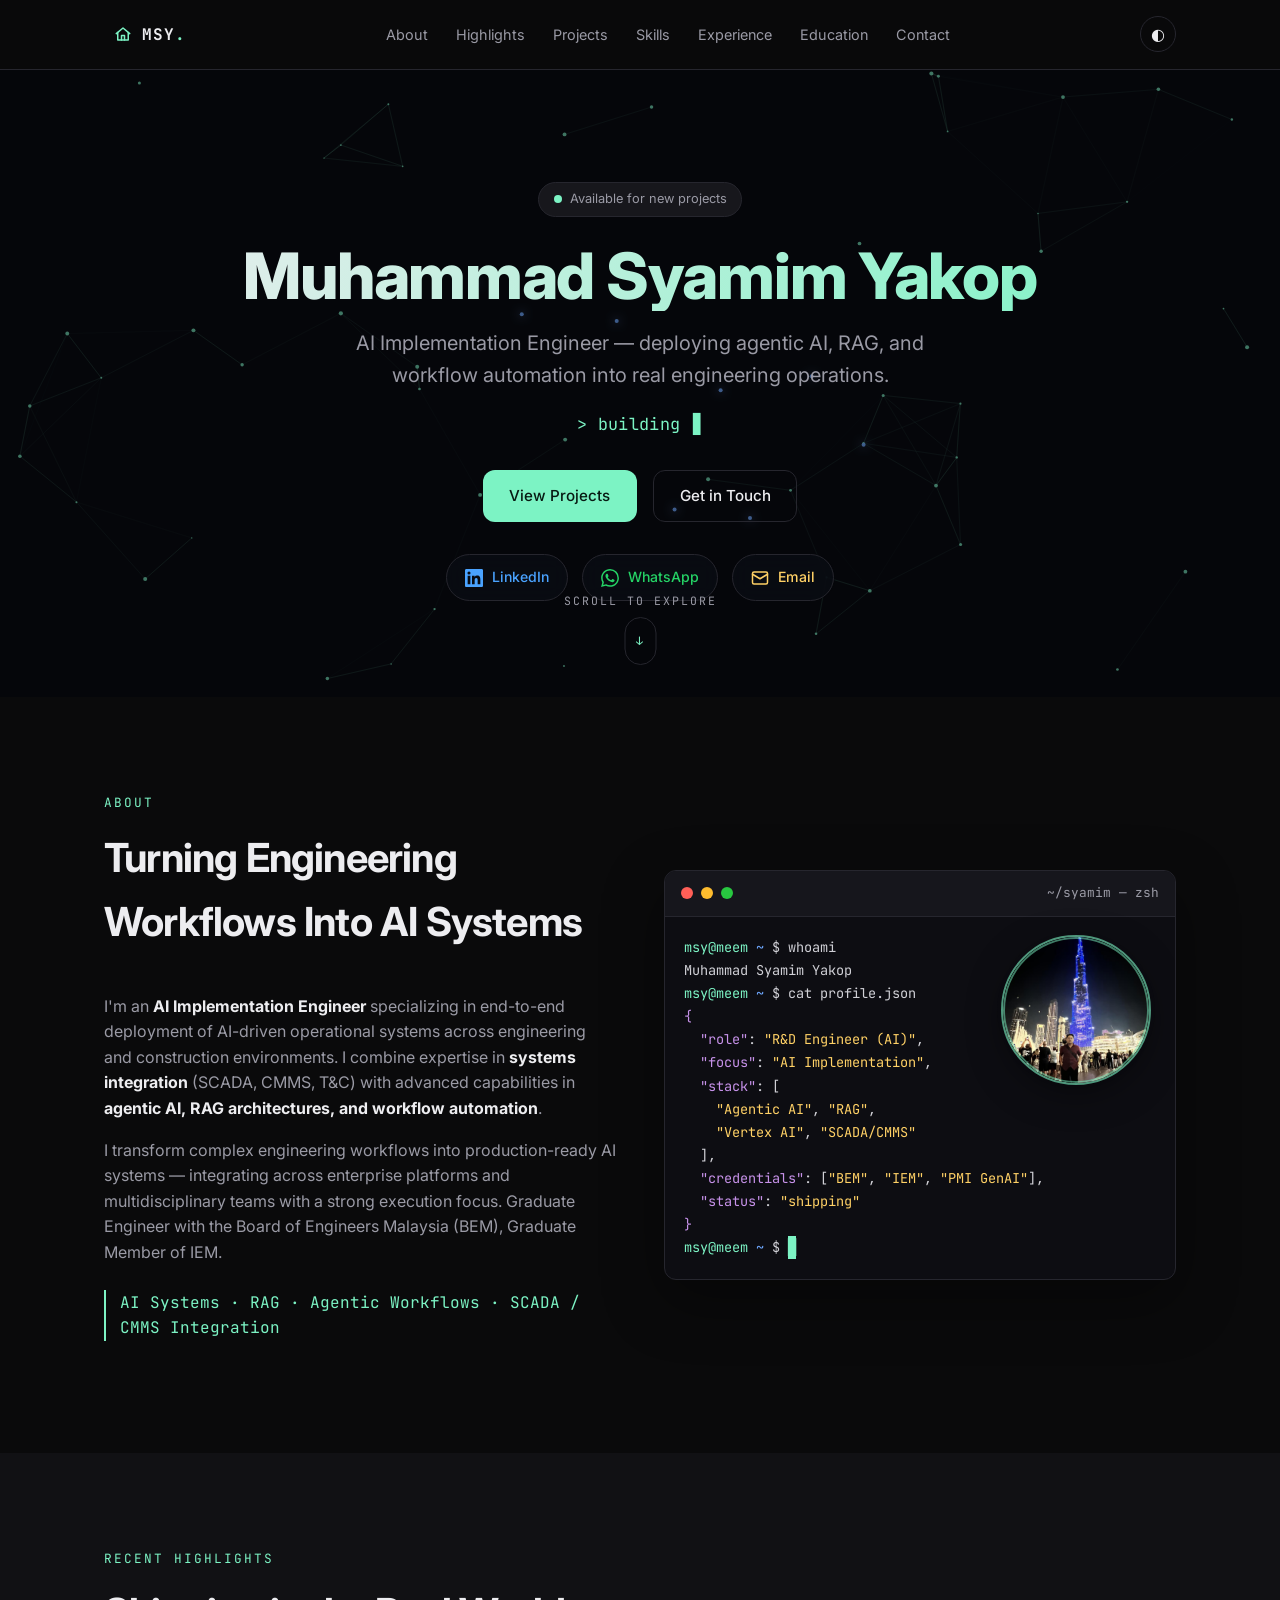
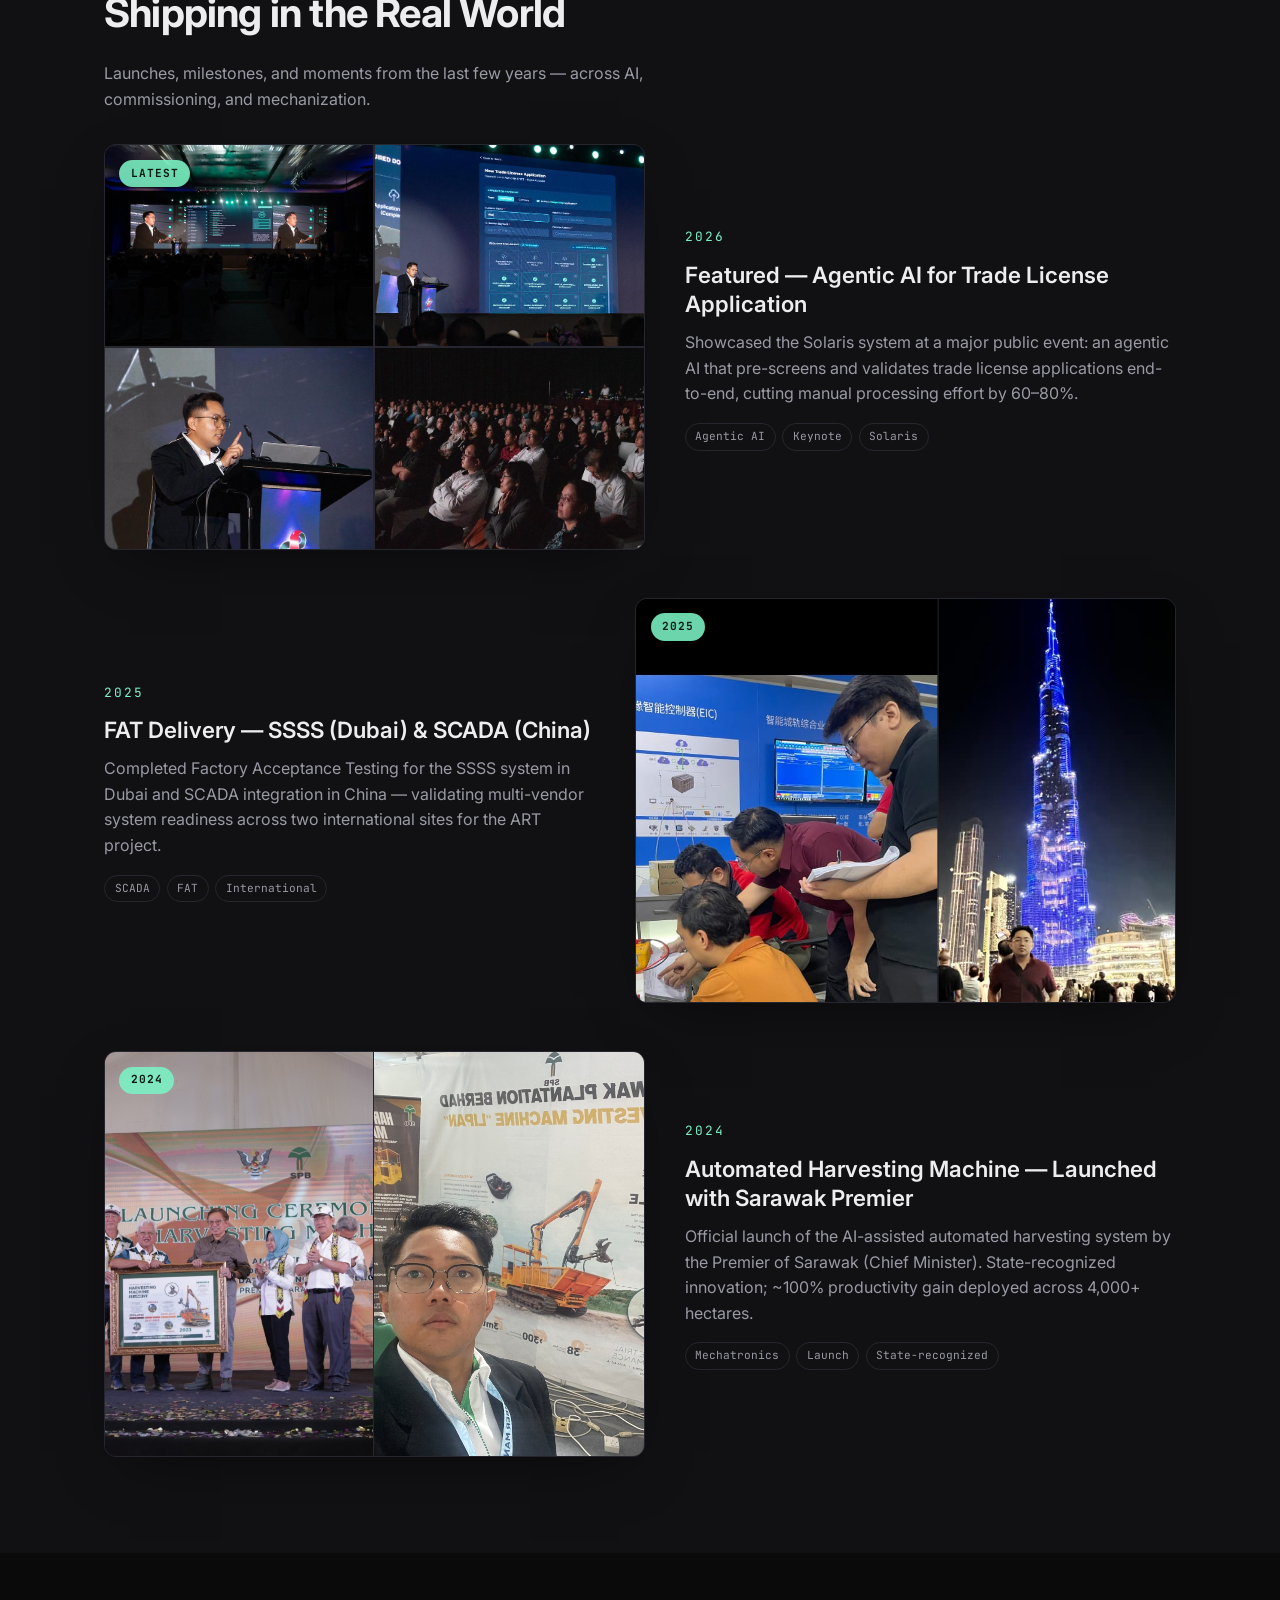
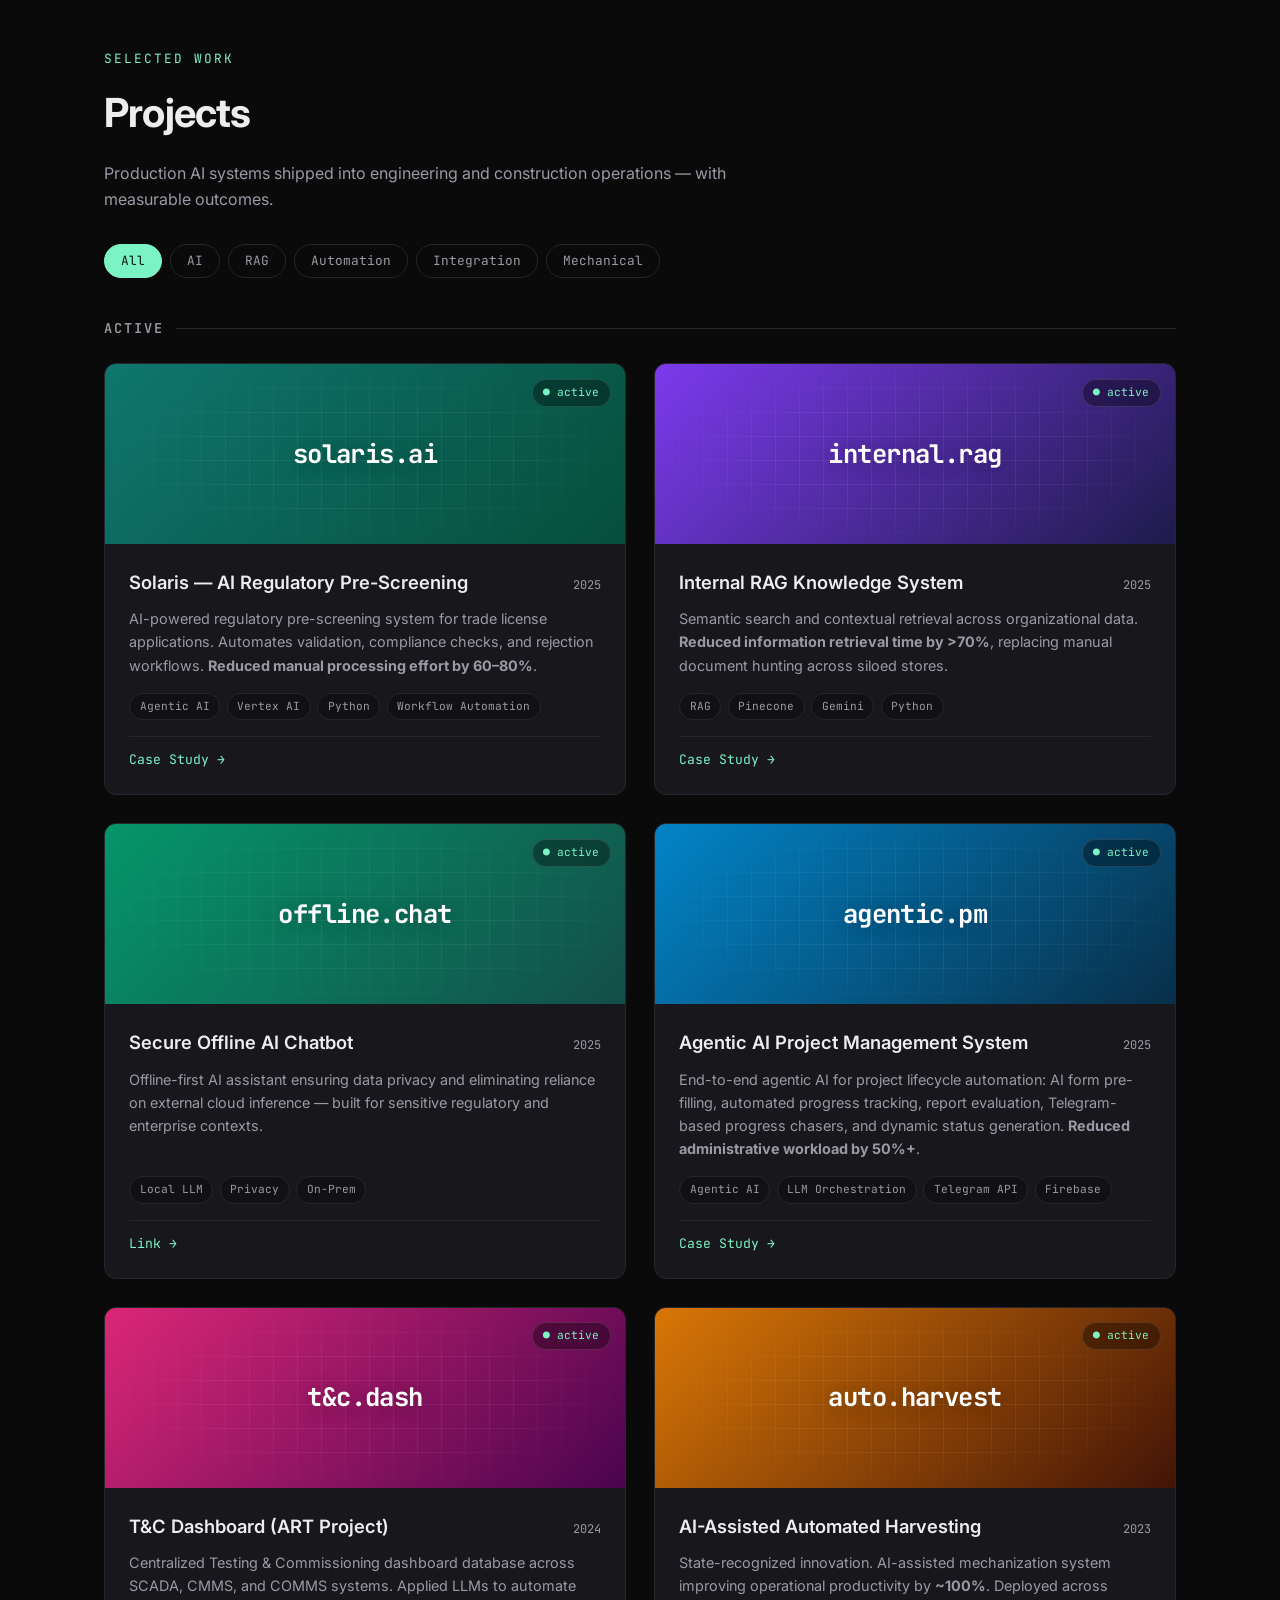
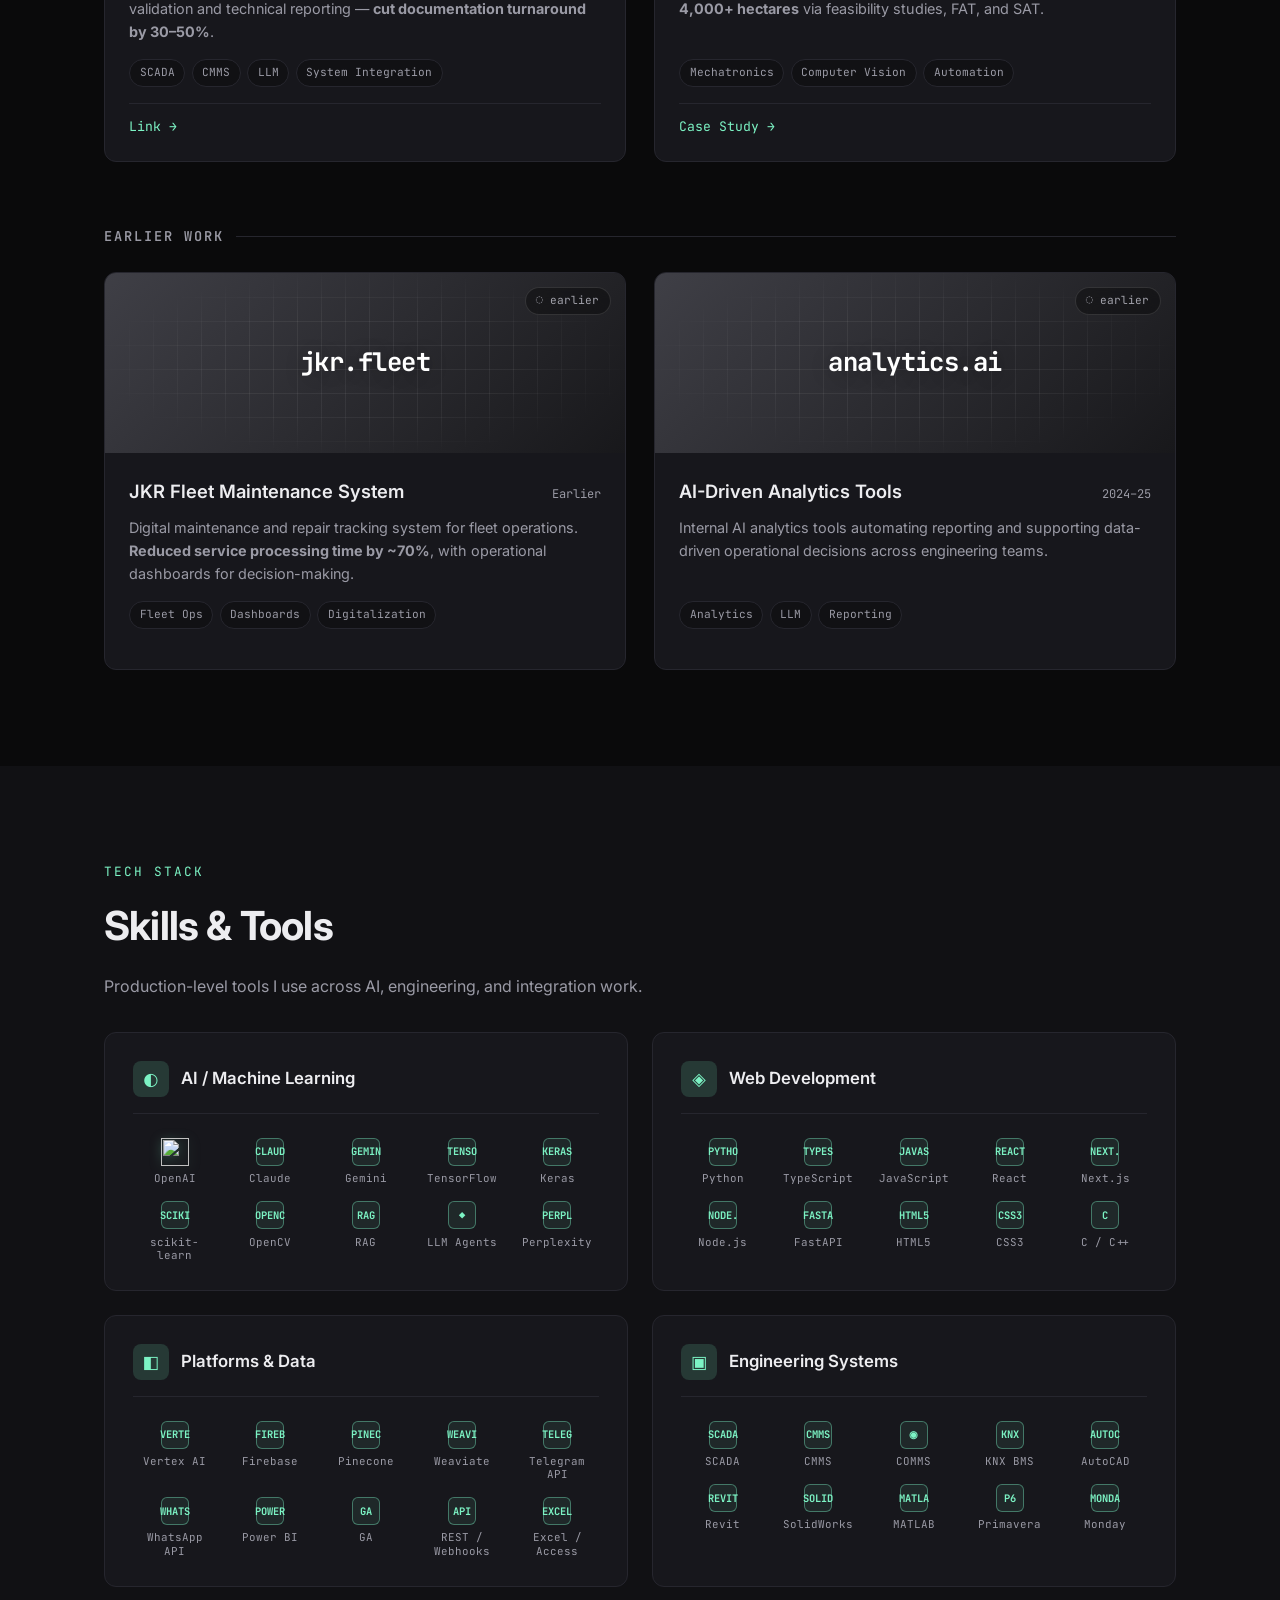
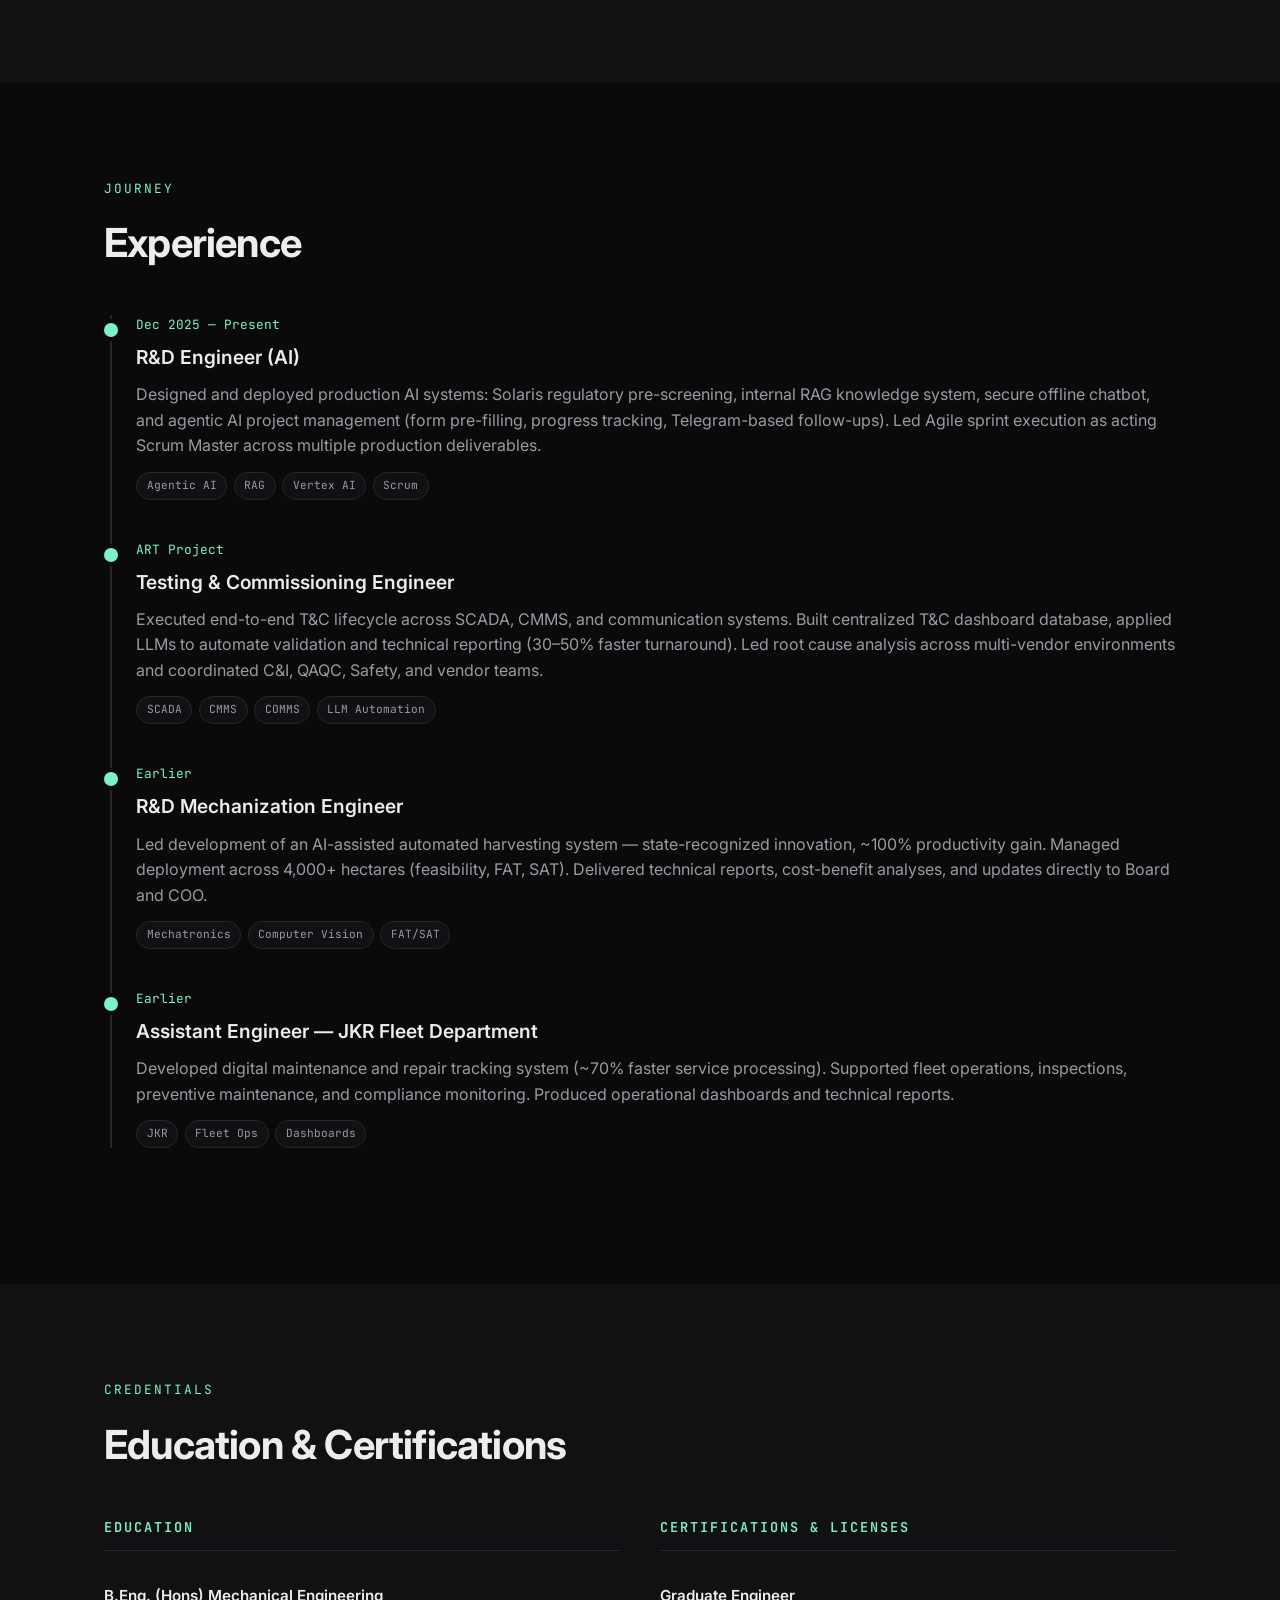
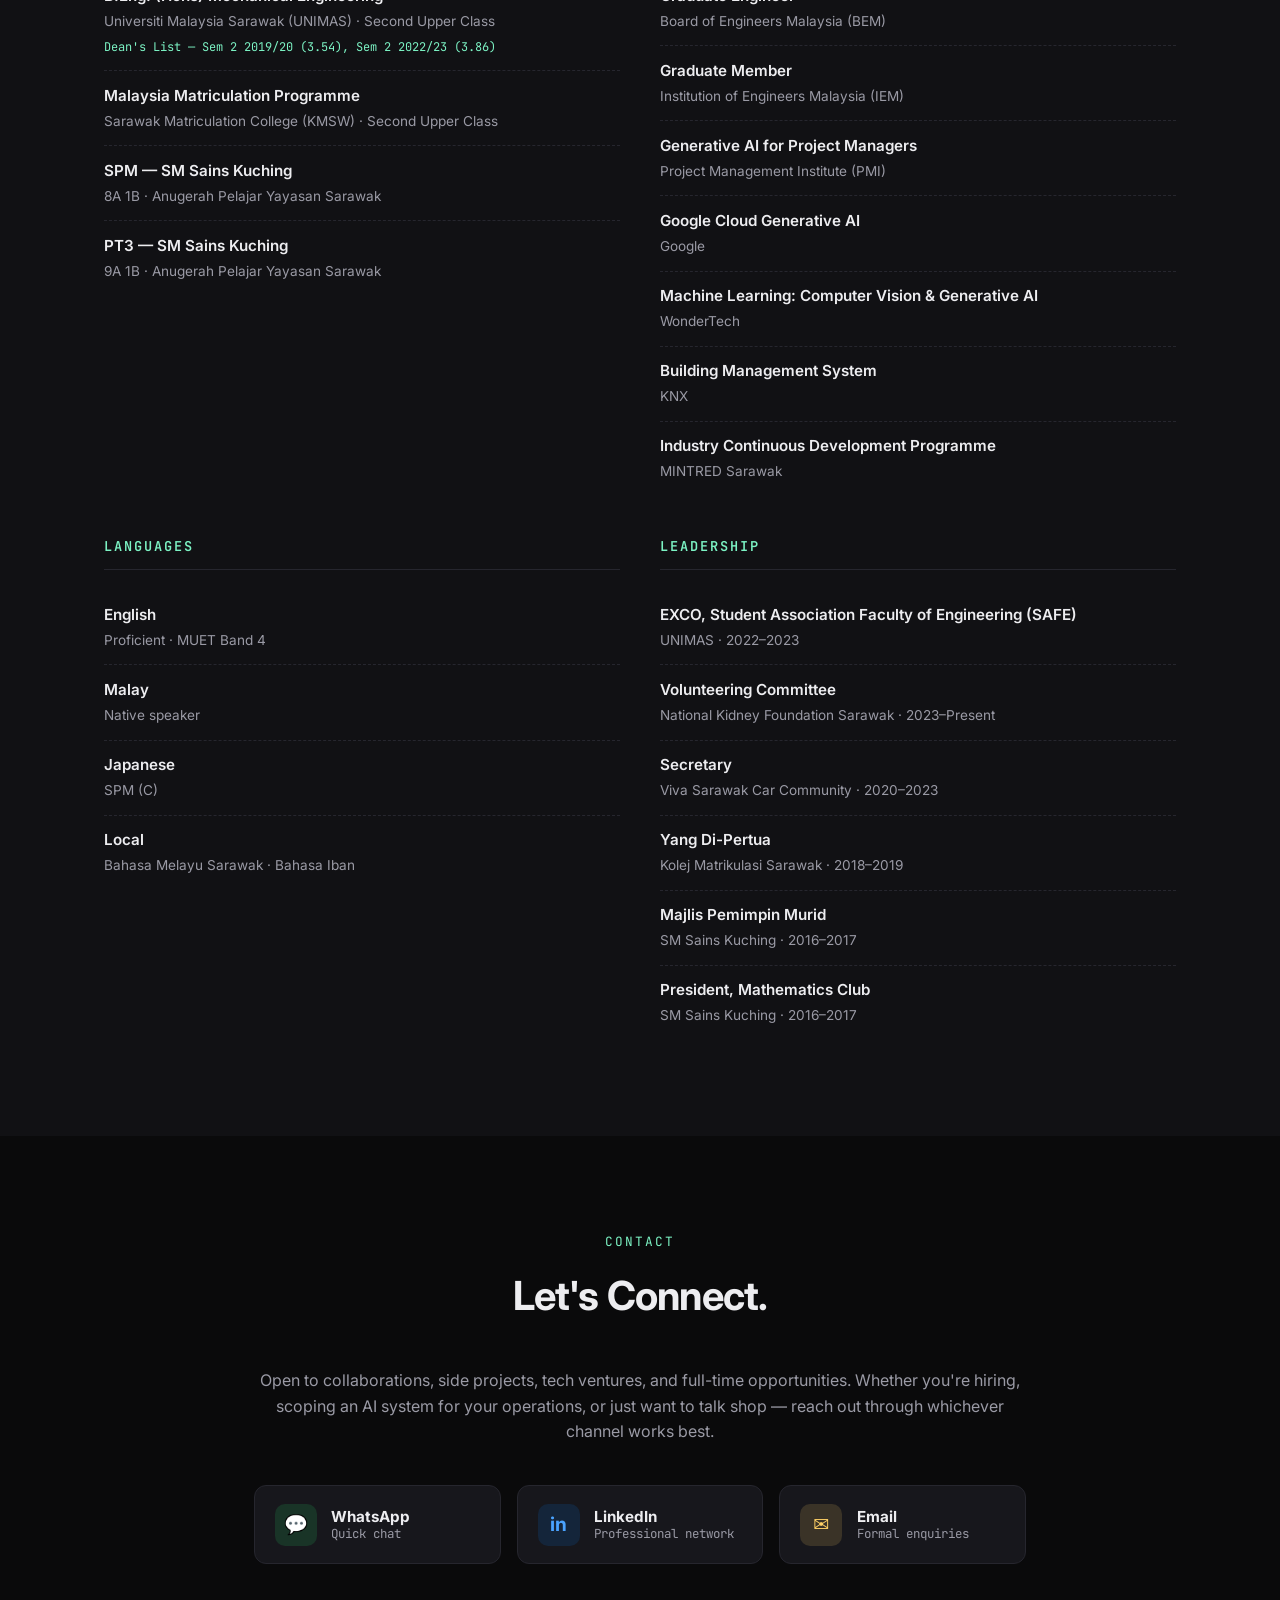
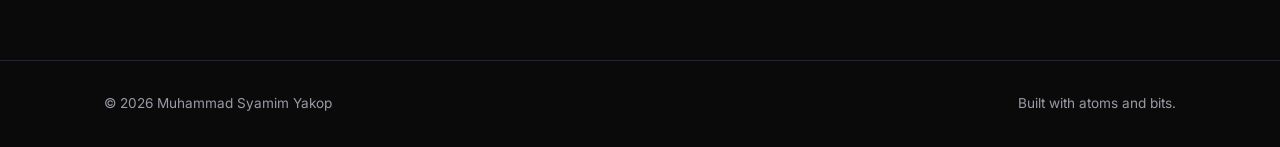
==== MeemCode/index.html @ 864a312e "first commit" ====
<!DOCTYPE html>
<html lang="en">
<head>
<meta charset="UTF-8" />
<meta name="viewport" content="width=device-width, initial-scale=1.0" />
<title>Muhammad Syamim Yakop — AI Implementation Engineer</title>
<meta name="description" content="AI Implementation Engineer — end-to-end deployment of AI-driven operational systems across engineering and construction environments." />
<link rel="preconnect" href="https://fonts.googleapis.com" />
<link rel="preconnect" href="https://fonts.gstatic.com" crossorigin />
<link href="https://fonts.googleapis.com/css2?family=JetBrains+Mono:wght@400;500;700&family=Inter:wght@300;400;500;600;700;800&display=swap" rel="stylesheet" />
<link rel="stylesheet" href="styles.css" />
</head>
<body>

<nav class="nav">
  <div class="nav-inner">
    <a href="#" class="brand" aria-label="Home">
      <svg class="brand-home" xmlns="http://www.w3.org/2000/svg" width="18" height="18" viewBox="0 0 24 24" fill="none" stroke="currentColor" stroke-width="2" stroke-linecap="round" stroke-linejoin="round"><path d="M3 11.5 12 4l9 7.5"/><path d="M5 10v10h14V10"/><path d="M10 20v-6h4v6"/></svg>
      <span class="brand-text">MSY<span>.</span></span>
    </a>
    <ul class="nav-links">
      <li><a href="#about">About</a></li>
      <li><a href="#highlights">Highlights</a></li>
      <li><a href="#projects">Projects</a></li>
      <li><a href="#skills">Skills</a></li>
      <li><a href="#experience">Experience</a></li>
      <li><a href="#education">Education</a></li>
      <li><a href="#contact">Contact</a></li>
    </ul>
    <button class="theme-toggle" id="themeToggle" aria-label="Toggle theme">◐</button>
  </div>
</nav>

<header class="hero">
  <div class="hero-bg">
    <div class="aurora aurora-1"></div>
    <div class="aurora aurora-2"></div>
    <div class="aurora aurora-3"></div>
    <div class="hero-grid"></div>
    <div class="hero-floor"></div>
  </div>
  <canvas id="heroNet" class="hero-net"></canvas>
  <div class="hero-overlay"></div>
  <div class="container hero-inner">
    <div class="availability"><span class="dot"></span> Available for new projects</div>
    <h1>Muhammad Syamim Yakop</h1>
    <p class="tagline">AI Implementation Engineer — deploying agentic AI, RAG, and workflow automation into real engineering operations.</p>
    <p class="typewriter">&gt; building <span id="twText"></span><span class="tw-cursor">▊</span></p>
    <div class="hero-cta">
      <a href="#projects" class="btn btn-primary">View Projects</a>
      <a href="#contact" class="btn btn-ghost">Get in Touch</a>
    </div>
    <div class="hero-socials">
      <a href="https://www.linkedin.com/in/syameemo/" target="_blank" rel="noopener" class="hero-social linkedin" aria-label="LinkedIn">
        <svg xmlns="http://www.w3.org/2000/svg" width="18" height="18" viewBox="0 0 24 24" fill="currentColor"><path d="M20.45 20.45h-3.56v-5.57c0-1.33-.02-3.04-1.85-3.04-1.86 0-2.14 1.45-2.14 2.95v5.66H9.34V9h3.42v1.56h.05a3.75 3.75 0 0 1 3.37-1.85c3.6 0 4.27 2.37 4.27 5.46v6.28zM5.34 7.43a2.07 2.07 0 1 1 0-4.14 2.07 2.07 0 0 1 0 4.14zM7.12 20.45H3.56V9h3.56v11.45zM22.23 0H1.77C.79 0 0 .77 0 1.72v20.56C0 23.23.79 24 1.77 24h20.46c.98 0 1.77-.77 1.77-1.72V1.72C24 .77 23.21 0 22.23 0z"/></svg>
        <span>LinkedIn</span>
      </a>
      <a href="https://wa.me/60142866301" target="_blank" rel="noopener" class="hero-social whatsapp" aria-label="WhatsApp">
        <svg xmlns="http://www.w3.org/2000/svg" width="18" height="18" viewBox="0 0 24 24" fill="currentColor"><path d="M17.472 14.382c-.297-.149-1.758-.867-2.03-.966-.273-.099-.471-.148-.67.15-.197.297-.767.966-.94 1.164-.173.199-.347.223-.644.075-.297-.15-1.255-.463-2.39-1.475-.883-.788-1.48-1.761-1.653-2.059-.173-.297-.018-.458.13-.606.134-.133.298-.347.446-.52.15-.174.198-.298.298-.497.099-.198.05-.371-.025-.52-.075-.149-.669-1.612-.916-2.207-.242-.579-.487-.5-.669-.51-.173-.008-.371-.01-.57-.01-.198 0-.52.074-.792.372-.272.297-1.04 1.016-1.04 2.479 0 1.462 1.065 2.875 1.213 3.074.149.198 2.096 3.2 5.077 4.487.709.306 1.262.489 1.694.625.712.227 1.36.195 1.871.118.571-.085 1.758-.719 2.006-1.413.248-.694.248-1.289.173-1.413-.074-.124-.272-.198-.57-.347m-5.421 7.403h-.004a9.87 9.87 0 0 1-5.031-1.378l-.361-.214-3.741.982.998-3.648-.235-.374a9.86 9.86 0 0 1-1.51-5.26c.001-5.45 4.436-9.884 9.888-9.884 2.64 0 5.122 1.03 6.988 2.898a9.825 9.825 0 0 1 2.893 6.994c-.003 5.45-4.437 9.884-9.885 9.884m8.413-18.297A11.815 11.815 0 0 0 12.05 0C5.495 0 .16 5.335.157 11.892c0 2.096.547 4.142 1.588 5.945L.057 24l6.305-1.654a11.882 11.882 0 0 0 5.683 1.448h.005c6.554 0 11.89-5.335 11.893-11.893a11.821 11.821 0 0 0-3.48-8.413z"/></svg>
        <span>WhatsApp</span>
      </a>
      <a href="mailto:syamimyakop@gmail.com" class="hero-social email" aria-label="Email">
        <svg xmlns="http://www.w3.org/2000/svg" width="18" height="18" viewBox="0 0 24 24" fill="none" stroke="currentColor" stroke-width="2" stroke-linecap="round" stroke-linejoin="round"><rect x="2" y="4" width="20" height="16" rx="2"/><path d="m22 7-10 6L2 7"/></svg>
        <span>Email</span>
      </a>
    </div>
  </div>
  <a href="#about" class="scroll-cue" aria-label="Scroll down">
    <span class="scroll-label">scroll to explore</span>
    <span class="scroll-arrow">↓</span>
  </a>
</header>

<section id="about" class="section">
  <div class="container about-grid">
    <div>
      <span class="eyebrow">About</span>
      <h2>Turning Engineering Workflows Into AI Systems</h2>
      <p>I'm an <strong>AI Implementation Engineer</strong> specializing in end-to-end deployment of AI-driven operational systems across engineering and construction environments. I combine expertise in <strong>systems integration</strong> (SCADA, CMMS, T&C) with advanced capabilities in <strong>agentic AI, RAG architectures, and workflow automation</strong>.</p>
      <p>I transform complex engineering workflows into production-ready AI systems — integrating across enterprise platforms and multidisciplinary teams with a strong execution focus. Graduate Engineer with the Board of Engineers Malaysia (BEM), Graduate Member of IEM.</p>
      <p class="verdict">AI Systems · RAG · Agentic Workflows · SCADA / CMMS Integration</p>
    </div>

    <div class="about-visual">
    <div class="terminal">
      <div class="propic-wrap">
        <img src="propic.jpeg" alt="Muhammad Syamim Yakop" class="propic" />
        <div class="propic-ring"></div>
      </div>
      <div class="terminal-head">
        <span class="tdot red"></span><span class="tdot yellow"></span><span class="tdot green"></span>
        <span class="terminal-title">~/syamim — zsh</span>
      </div>
<pre class="terminal-body"><span class="t-prompt">msy@meem</span> <span class="t-path">~</span> $ whoami
<span class="t-out">Muhammad Syamim Yakop</span>
<span class="t-prompt">msy@meem</span> <span class="t-path">~</span> $ cat profile.json
<span class="t-key">{</span>
  <span class="t-key">"role"</span>: <span class="t-str">"R&D Engineer (AI)"</span>,
  <span class="t-key">"focus"</span>: <span class="t-str">"AI Implementation"</span>,
  <span class="t-key">"stack"</span>: [
    <span class="t-str">"Agentic AI"</span>, <span class="t-str">"RAG"</span>,
    <span class="t-str">"Vertex AI"</span>, <span class="t-str">"SCADA/CMMS"</span>
  ],
  <span class="t-key">"credentials"</span>: [<span class="t-str">"BEM"</span>, <span class="t-str">"IEM"</span>, <span class="t-str">"PMI GenAI"</span>],
  <span class="t-key">"status"</span>: <span class="t-str">"shipping"</span>
<span class="t-key">}</span>
<span class="t-prompt">msy@meem</span> <span class="t-path">~</span> $ <span class="cursor">█</span></pre>
    </div>
    </div>
  </div>
</section>

<section id="highlights" class="section section-alt">
  <div class="container">
    <span class="eyebrow">Recent Highlights</span>
    <h2>Shipping in the Real World</h2>
    <p class="section-lede">Launches, milestones, and moments from the last few years — across AI, commissioning, and mechanization.</p>

    <div class="highlights">

      <article class="highlight">
        <div class="highlight-media quad">
          <img src="Agentic AI for Trade License Application 1.jpeg" alt="Agentic AI for Trade License Application — photo 1" />
          <img src="Agentic AI for Trade License Application 3.jpeg" alt="Agentic AI for Trade License Application — photo 3" />
          <img src="Agentic AI for Trade License Application 4.jpeg" alt="Agentic AI for Trade License Application — photo 4" />
          <img src="Agentic AI for Trade License Application 5.jpeg" alt="Agentic AI for Trade License Application — photo 5" />
          <span class="highlight-badge">Latest</span>
        </div>
        <div class="highlight-body">
          <div class="highlight-date">2026</div>
          <h3>Featured — Agentic AI for Trade License Application</h3>
          <p>Showcased the Solaris system at a major public event: an agentic AI that pre-screens and validates trade license applications end-to-end, cutting manual processing effort by 60–80%.</p>
          <div class="tags"><span>Agentic AI</span><span>Keynote</span><span>Solaris</span></div>
        </div>
      </article>

      <article class="highlight reverse">
        <div class="highlight-media dual">
          <img src="FAT Delivery — SSSS Dubai & SCADA China 1.jpeg" alt="FAT Delivery — SCADA China" style="transform: scale(1.25); object-position: center 40%;" />
          <img src="propic.jpeg" alt="FAT Delivery — SSSS Dubai" />
          <span class="highlight-badge">2025</span>
        </div>
        <div class="highlight-body">
          <div class="highlight-date">2025</div>
          <h3>FAT Delivery — SSSS (Dubai) &amp; SCADA (China)</h3>
          <p>Completed Factory Acceptance Testing for the SSSS system in Dubai and SCADA integration in China — validating multi-vendor system readiness across two international sites for the ART project.</p>
          <div class="tags"><span>SCADA</span><span>FAT</span><span>International</span></div>
        </div>
      </article>

      <article class="highlight">
        <div class="highlight-media dual">
          <img src="Automated Harvesting Machine — Launched with Sarawak Premier 1.jpeg" alt="Automated Harvesting Machine launch — photo 1" />
          <img src="Automated Harvesting Machine — Launched with Sarawak Premier 2.jpeg" alt="Automated Harvesting Machine launch — photo 2" />
          <span class="highlight-badge">2024</span>
        </div>
        <div class="highlight-body">
          <div class="highlight-date">2024</div>
          <h3>Automated Harvesting Machine — Launched with Sarawak Premier</h3>
          <p>Official launch of the AI-assisted automated harvesting system by the Premier of Sarawak (Chief Minister). State-recognized innovation; ~100% productivity gain deployed across 4,000+ hectares.</p>
          <div class="tags"><span>Mechatronics</span><span>Launch</span><span>State-recognized</span></div>
        </div>
      </article>

    </div>
  </div>
</section>

<section id="projects" class="section">
  <div class="container">
    <span class="eyebrow">Selected Work</span>
    <h2>Projects</h2>
    <p class="section-lede">Production AI systems shipped into engineering and construction operations — with measurable outcomes.</p>

    <div class="project-filters">
      <button class="filter active" data-filter="all">All</button>
      <button class="filter" data-filter="ai">AI</button>
      <button class="filter" data-filter="rag">RAG</button>
      <button class="filter" data-filter="automation">Automation</button>
      <button class="filter" data-filter="integration">Integration</button>
      <button class="filter" data-filter="mechanical">Mechanical</button>
    </div>

    <h3 class="projects-heading">Active</h3>
    <div class="projects">

      <article class="project-card" data-cat="ai automation">
        <div class="project-thumb thumb-grad-1">
          <div class="thumb-mono">solaris.ai</div>
          <span class="status active">● active</span>
        </div>
        <div class="project-meta">
          <div class="project-head">
            <h4>Solaris — AI Regulatory Pre-Screening</h4>
            <span class="year">2025</span>
          </div>
          <p>AI-powered regulatory pre-screening system for trade license applications. Automates validation, compliance checks, and rejection workflows. <strong>Reduced manual processing effort by 60–80%</strong>.</p>
          <div class="tags">
            <span>Agentic AI</span><span>Vertex AI</span><span>Python</span><span>Workflow Automation</span>
          </div>
          <div class="project-links">
            <a href="#">Case Study →</a>
          </div>
        </div>
      </article>

      <article class="project-card" data-cat="ai rag">
        <div class="project-thumb thumb-grad-2">
          <div class="thumb-mono">internal.rag</div>
          <span class="status active">● active</span>
        </div>
        <div class="project-meta">
          <div class="project-head">
            <h4>Internal RAG Knowledge System</h4>
            <span class="year">2025</span>
          </div>
          <p>Semantic search and contextual retrieval across organizational data. <strong>Reduced information retrieval time by &gt;70%</strong>, replacing manual document hunting across siloed stores.</p>
          <div class="tags">
            <span>RAG</span><span>Pinecone</span><span>Gemini</span><span>Python</span>
          </div>
          <div class="project-links">
            <a href="#">Case Study →</a>
          </div>
        </div>
      </article>

      <article class="project-card" data-cat="ai">
        <div class="project-thumb thumb-grad-3">
          <div class="thumb-mono">offline.chat</div>
          <span class="status active">● active</span>
        </div>
        <div class="project-meta">
          <div class="project-head">
            <h4>Secure Offline AI Chatbot</h4>
            <span class="year">2025</span>
          </div>
          <p>Offline-first AI assistant ensuring data privacy and eliminating reliance on external cloud inference — built for sensitive regulatory and enterprise contexts.</p>
          <div class="tags">
            <span>Local LLM</span><span>Privacy</span><span>On-Prem</span>
          </div>
          <div class="project-links">
            <a href="#">Link →</a>
          </div>
        </div>
      </article>

      <article class="project-card" data-cat="ai automation">
        <div class="project-thumb thumb-grad-4">
          <div class="thumb-mono">agentic.pm</div>
          <span class="status active">● active</span>
        </div>
        <div class="project-meta">
          <div class="project-head">
            <h4>Agentic AI Project Management System</h4>
            <span class="year">2025</span>
          </div>
          <p>End-to-end agentic AI for project lifecycle automation: AI form pre-filling, automated progress tracking, report evaluation, Telegram-based progress chasers, and dynamic status generation. <strong>Reduced administrative workload by 50%+</strong>.</p>
          <div class="tags">
            <span>Agentic AI</span><span>LLM Orchestration</span><span>Telegram API</span><span>Firebase</span>
          </div>
          <div class="project-links">
            <a href="#">Case Study →</a>
          </div>
        </div>
      </article>

      <article class="project-card" data-cat="integration automation">
        <div class="project-thumb thumb-grad-5">
          <div class="thumb-mono">t&amp;c.dash</div>
          <span class="status active">● active</span>
        </div>
        <div class="project-meta">
          <div class="project-head">
            <h4>T&amp;C Dashboard (ART Project)</h4>
            <span class="year">2024</span>
          </div>
          <p>Centralized Testing & Commissioning dashboard database across SCADA, CMMS, and COMMS systems. Applied LLMs to automate validation and technical reporting — <strong>cut documentation turnaround by 30–50%</strong>.</p>
          <div class="tags">
            <span>SCADA</span><span>CMMS</span><span>LLM</span><span>System Integration</span>
          </div>
          <div class="project-links">
            <a href="#">Link →</a>
          </div>
        </div>
      </article>

      <article class="project-card" data-cat="mechanical ai">
        <div class="project-thumb thumb-grad-6">
          <div class="thumb-mono">auto.harvest</div>
          <span class="status active">● active</span>
        </div>
        <div class="project-meta">
          <div class="project-head">
            <h4>AI-Assisted Automated Harvesting</h4>
            <span class="year">2023</span>
          </div>
          <p>State-recognized innovation. AI-assisted mechanization system improving operational productivity by <strong>~100%</strong>. Deployed across <strong>4,000+ hectares</strong> via feasibility studies, FAT, and SAT.</p>
          <div class="tags">
            <span>Mechatronics</span><span>Computer Vision</span><span>Automation</span>
          </div>
          <div class="project-links">
            <a href="#">Case Study →</a>
          </div>
        </div>
      </article>

    </div>

    <h3 class="projects-heading archived-heading">Earlier Work</h3>
    <div class="projects">
      <article class="project-card archived" data-cat="automation integration">
        <div class="project-thumb thumb-grad-muted">
          <div class="thumb-mono">jkr.fleet</div>
          <span class="status archived">◌ earlier</span>
        </div>
        <div class="project-meta">
          <div class="project-head">
            <h4>JKR Fleet Maintenance System</h4>
            <span class="year">Earlier</span>
          </div>
          <p>Digital maintenance and repair tracking system for fleet operations. <strong>Reduced service processing time by ~70%</strong>, with operational dashboards for decision-making.</p>
          <div class="tags">
            <span>Fleet Ops</span><span>Dashboards</span><span>Digitalization</span>
          </div>
        </div>
      </article>

      <article class="project-card archived" data-cat="ai">
        <div class="project-thumb thumb-grad-muted">
          <div class="thumb-mono">analytics.ai</div>
          <span class="status archived">◌ earlier</span>
        </div>
        <div class="project-meta">
          <div class="project-head">
            <h4>AI-Driven Analytics Tools</h4>
            <span class="year">2024–25</span>
          </div>
          <p>Internal AI analytics tools automating reporting and supporting data-driven operational decisions across engineering teams.</p>
          <div class="tags">
            <span>Analytics</span><span>LLM</span><span>Reporting</span>
          </div>
        </div>
      </article>
    </div>

  </div>
</section>

<section id="skills" class="section section-alt">
  <div class="container">
    <span class="eyebrow">Tech Stack</span>
    <h2>Skills &amp; Tools</h2>
    <p class="section-lede">Production-level tools I use across AI, engineering, and integration work.</p>

    <div class="stack-grid">

      <div class="stack-card">
        <div class="stack-head">
          <span class="stack-icon">◐</span>
          <h3>AI / Machine Learning</h3>
        </div>
        <div class="logo-grid">
          <div class="logo-item"><img src="https://cdn.simpleicons.org/openai/7cf3c4" alt=""><span>OpenAI</span></div>
          <div class="logo-item"><img src="https://cdn.simpleicons.org/anthropic/7cf3c4" alt=""><span>Claude</span></div>
          <div class="logo-item"><img src="https://cdn.simpleicons.org/googlegemini/7cf3c4" alt=""><span>Gemini</span></div>
          <div class="logo-item"><img src="https://cdn.simpleicons.org/tensorflow/7cf3c4" alt=""><span>TensorFlow</span></div>
          <div class="logo-item"><img src="https://cdn.simpleicons.org/keras/7cf3c4" alt=""><span>Keras</span></div>
          <div class="logo-item"><img src="https://cdn.simpleicons.org/scikitlearn/7cf3c4" alt=""><span>scikit-learn</span></div>
          <div class="logo-item"><img src="https://cdn.simpleicons.org/opencv/7cf3c4" alt=""><span>OpenCV</span></div>
          <div class="logo-item"><span class="logo-text">RAG</span><span>RAG</span></div>
          <div class="logo-item"><span class="logo-text">◆</span><span>LLM Agents</span></div>
          <div class="logo-item"><img src="https://cdn.simpleicons.org/perplexity/7cf3c4" alt=""><span>Perplexity</span></div>
        </div>
      </div>

      <div class="stack-card">
        <div class="stack-head">
          <span class="stack-icon">◈</span>
          <h3>Web Development</h3>
        </div>
        <div class="logo-grid">
          <div class="logo-item"><img src="https://cdn.simpleicons.org/python/7cf3c4" alt=""><span>Python</span></div>
          <div class="logo-item"><img src="https://cdn.simpleicons.org/typescript/7cf3c4" alt=""><span>TypeScript</span></div>
          <div class="logo-item"><img src="https://cdn.simpleicons.org/javascript/7cf3c4" alt=""><span>JavaScript</span></div>
          <div class="logo-item"><img src="https://cdn.simpleicons.org/react/7cf3c4" alt=""><span>React</span></div>
          <div class="logo-item"><img src="https://cdn.simpleicons.org/nextdotjs/7cf3c4" alt=""><span>Next.js</span></div>
          <div class="logo-item"><img src="https://cdn.simpleicons.org/nodedotjs/7cf3c4" alt=""><span>Node.js</span></div>
          <div class="logo-item"><img src="https://cdn.simpleicons.org/fastapi/7cf3c4" alt=""><span>FastAPI</span></div>
          <div class="logo-item"><img src="https://cdn.simpleicons.org/html5/7cf3c4" alt=""><span>HTML5</span></div>
          <div class="logo-item"><img src="https://cdn.simpleicons.org/css3/7cf3c4" alt=""><span>CSS3</span></div>
          <div class="logo-item"><img src="https://cdn.simpleicons.org/c/7cf3c4" alt=""><span>C / C++</span></div>
        </div>
      </div>

      <div class="stack-card">
        <div class="stack-head">
          <span class="stack-icon">◧</span>
          <h3>Platforms &amp; Data</h3>
        </div>
        <div class="logo-grid">
          <div class="logo-item"><img src="https://cdn.simpleicons.org/googlecloud/7cf3c4" alt=""><span>Vertex AI</span></div>
          <div class="logo-item"><img src="https://cdn.simpleicons.org/firebase/7cf3c4" alt=""><span>Firebase</span></div>
          <div class="logo-item"><img src="https://cdn.simpleicons.org/pinecone/7cf3c4" alt=""><span>Pinecone</span></div>
          <div class="logo-item"><img src="https://cdn.simpleicons.org/weaviate/7cf3c4" alt=""><span>Weaviate</span></div>
          <div class="logo-item"><img src="https://cdn.simpleicons.org/telegram/7cf3c4" alt=""><span>Telegram API</span></div>
          <div class="logo-item"><img src="https://cdn.simpleicons.org/whatsapp/7cf3c4" alt=""><span>WhatsApp API</span></div>
          <div class="logo-item"><img src="https://cdn.simpleicons.org/powerbi/7cf3c4" alt=""><span>Power BI</span></div>
          <div class="logo-item"><img src="https://cdn.simpleicons.org/googleanalytics/7cf3c4" alt=""><span>GA</span></div>
          <div class="logo-item"><span class="logo-text">API</span><span>REST / Webhooks</span></div>
          <div class="logo-item"><img src="https://cdn.simpleicons.org/microsoftexcel/7cf3c4" alt=""><span>Excel / Access</span></div>
        </div>
      </div>

      <div class="stack-card">
        <div class="stack-head">
          <span class="stack-icon">▣</span>
          <h3>Engineering Systems</h3>
        </div>
        <div class="logo-grid">
          <div class="logo-item"><span class="logo-text">SCADA</span><span>SCADA</span></div>
          <div class="logo-item"><span class="logo-text">CMMS</span><span>CMMS</span></div>
          <div class="logo-item"><span class="logo-text">◉</span><span>COMMS</span></div>
          <div class="logo-item"><span class="logo-text">KNX</span><span>KNX BMS</span></div>
          <div class="logo-item"><img src="https://cdn.simpleicons.org/autodesk/7cf3c4" alt=""><span>AutoCAD</span></div>
          <div class="logo-item"><img src="https://cdn.simpleicons.org/autodeskrevit/7cf3c4" alt=""><span>Revit</span></div>
          <div class="logo-item"><img src="https://cdn.simpleicons.org/dassaultsystemes/7cf3c4" alt=""><span>SolidWorks</span></div>
          <div class="logo-item"><img src="https://cdn.simpleicons.org/mathworks/7cf3c4" alt=""><span>MATLAB</span></div>
          <div class="logo-item"><span class="logo-text">P6</span><span>Primavera</span></div>
          <div class="logo-item"><img src="https://cdn.simpleicons.org/mondaydotcom/7cf3c4" alt=""><span>Monday</span></div>
        </div>
      </div>

    </div>
  </div>
</section>

<section id="experience" class="section">
  <div class="container">
    <span class="eyebrow">Journey</span>
    <h2>Experience</h2>
    <ol class="timeline">
      <li>
        <div class="tl-date">Dec 2025 — Present</div>
        <div class="tl-body">
          <h3>R&D Engineer (AI)</h3>
          <p>Designed and deployed production AI systems: Solaris regulatory pre-screening, internal RAG knowledge system, secure offline chatbot, and agentic AI project management (form pre-filling, progress tracking, Telegram-based follow-ups). Led Agile sprint execution as acting Scrum Master across multiple production deliverables.</p>
          <div class="tags"><span>Agentic AI</span><span>RAG</span><span>Vertex AI</span><span>Scrum</span></div>
        </div>
      </li>
      <li>
        <div class="tl-date">ART Project</div>
        <div class="tl-body">
          <h3>Testing & Commissioning Engineer</h3>
          <p>Executed end-to-end T&C lifecycle across SCADA, CMMS, and communication systems. Built centralized T&C dashboard database, applied LLMs to automate validation and technical reporting (30–50% faster turnaround). Led root cause analysis across multi-vendor environments and coordinated C&I, QAQC, Safety, and vendor teams.</p>
          <div class="tags"><span>SCADA</span><span>CMMS</span><span>COMMS</span><span>LLM Automation</span></div>
        </div>
      </li>
      <li>
        <div class="tl-date">Earlier</div>
        <div class="tl-body">
          <h3>R&D Mechanization Engineer</h3>
          <p>Led development of an AI-assisted automated harvesting system — state-recognized innovation, ~100% productivity gain. Managed deployment across 4,000+ hectares (feasibility, FAT, SAT). Delivered technical reports, cost-benefit analyses, and updates directly to Board and COO.</p>
          <div class="tags"><span>Mechatronics</span><span>Computer Vision</span><span>FAT/SAT</span></div>
        </div>
      </li>
      <li>
        <div class="tl-date">Earlier</div>
        <div class="tl-body">
          <h3>Assistant Engineer — JKR Fleet Department</h3>
          <p>Developed digital maintenance and repair tracking system (~70% faster service processing). Supported fleet operations, inspections, preventive maintenance, and compliance monitoring. Produced operational dashboards and technical reports.</p>
          <div class="tags"><span>JKR</span><span>Fleet Ops</span><span>Dashboards</span></div>
        </div>
      </li>
    </ol>
  </div>
</section>

<section id="education" class="section section-alt">
  <div class="container">
    <span class="eyebrow">Credentials</span>
    <h2>Education & Certifications</h2>
    <div class="cred-grid">

      <div class="cred-col">
        <h3>Education</h3>
        <ul class="cred-list">
          <li>
            <strong>B.Eng. (Hons) Mechanical Engineering</strong>
            <span>Universiti Malaysia Sarawak (UNIMAS) · Second Upper Class</span>
            <em>Dean's List — Sem 2 2019/20 (3.54), Sem 2 2022/23 (3.86)</em>
          </li>
          <li>
            <strong>Malaysia Matriculation Programme</strong>
            <span>Sarawak Matriculation College (KMSW) · Second Upper Class</span>
          </li>
          <li>
            <strong>SPM — SM Sains Kuching</strong>
            <span>8A 1B · Anugerah Pelajar Yayasan Sarawak</span>
          </li>
          <li>
            <strong>PT3 — SM Sains Kuching</strong>
            <span>9A 1B · Anugerah Pelajar Yayasan Sarawak</span>
          </li>
        </ul>
      </div>

      <div class="cred-col">
        <h3>Certifications & Licenses</h3>
        <ul class="cred-list">
          <li><strong>Graduate Engineer</strong><span>Board of Engineers Malaysia (BEM)</span></li>
          <li><strong>Graduate Member</strong><span>Institution of Engineers Malaysia (IEM)</span></li>
          <li><strong>Generative AI for Project Managers</strong><span>Project Management Institute (PMI)</span></li>
          <li><strong>Google Cloud Generative AI</strong><span>Google</span></li>
          <li><strong>Machine Learning: Computer Vision & Generative AI</strong><span>WonderTech</span></li>
          <li><strong>Building Management System</strong><span>KNX</span></li>
          <li><strong>Industry Continuous Development Programme</strong><span>MINTRED Sarawak</span></li>
        </ul>
      </div>

      <div class="cred-col">
        <h3>Languages</h3>
        <ul class="cred-list">
          <li><strong>English</strong><span>Proficient · MUET Band 4</span></li>
          <li><strong>Malay</strong><span>Native speaker</span></li>
          <li><strong>Japanese</strong><span>SPM (C)</span></li>
          <li><strong>Local</strong><span>Bahasa Melayu Sarawak · Bahasa Iban</span></li>
        </ul>
      </div>

      <div class="cred-col">
        <h3>Leadership</h3>
        <ul class="cred-list">
          <li><strong>EXCO, Student Association Faculty of Engineering (SAFE)</strong><span>UNIMAS · 2022–2023</span></li>
          <li><strong>Volunteering Committee</strong><span>National Kidney Foundation Sarawak · 2023–Present</span></li>
          <li><strong>Secretary</strong><span>Viva Sarawak Car Community · 2020–2023</span></li>
          <li><strong>Yang Di-Pertua</strong><span>Kolej Matrikulasi Sarawak · 2018–2019</span></li>
          <li><strong>Majlis Pemimpin Murid</strong><span>SM Sains Kuching · 2016–2017</span></li>
          <li><strong>President, Mathematics Club</strong><span>SM Sains Kuching · 2016–2017</span></li>
        </ul>
      </div>

    </div>
  </div>
</section>

<section id="contact" class="section">
  <div class="container contact">
    <span class="eyebrow">Contact</span>
    <h2>Let's Connect.</h2>
    <p>Open to collaborations, side projects, tech ventures, and full-time opportunities. Whether you're hiring, scoping an AI system for your operations, or just want to talk shop — reach out through whichever channel works best.</p>

    <div class="contact-actions">
      <a href="https://wa.me/60142866301" target="_blank" rel="noopener" class="contact-btn whatsapp">
        <span class="contact-ico">💬</span>
        <span class="contact-label">
          <strong>WhatsApp</strong>
          <em>Quick chat</em>
        </span>
      </a>
      <a href="https://www.linkedin.com/in/syameemo/" target="_blank" rel="noopener" class="contact-btn linkedin">
        <span class="contact-ico">in</span>
        <span class="contact-label">
          <strong>LinkedIn</strong>
          <em>Professional network</em>
        </span>
      </a>
      <a href="mailto:syamimyakop@gmail.com" class="contact-btn email">
        <span class="contact-ico">✉</span>
        <span class="contact-label">
          <strong>Email</strong>
          <em>Formal enquiries</em>
        </span>
      </a>
    </div>
  </div>
</section>

<footer class="footer">
  <div class="container footer-inner">
    <span>© <span id="year"></span> Muhammad Syamim Yakop</span>
    <span>Built with atoms and bits.</span>
  </div>
</footer>

<script src="script.js"></script>
</body>
</html>
---- MeemCode/styles.css ----
:root {
  --bg: #0a0a0b;
  --bg-alt: #111114;
  --surface: #17171c;
  --border: #26262e;
  --text: #ededf0;
  --text-dim: #9a9aa5;
  --accent: #7cf3c4;
  --accent-2: #6ea8ff;
  --danger: #ff6b6b;
  --yellow: #ffd166;
  --green: #7cf3c4;
  --radius: 12px;
  --mono: 'JetBrains Mono', ui-monospace, monospace;
  --sans: 'Inter', system-ui, sans-serif;
}

[data-theme="light"] {
  --bg: #fafafa;
  --bg-alt: #f1f1f3;
  --surface: #ffffff;
  --border: #e4e4e8;
  --text: #111114;
  --text-dim: #555560;
  --accent: #08a66b;
  --accent-2: #2f6df0;
}

* { box-sizing: border-box; margin: 0; padding: 0; }
html { scroll-behavior: smooth; }
body {
  background: var(--bg);
  color: var(--text);
  font-family: var(--sans);
  line-height: 1.6;
  -webkit-font-smoothing: antialiased;
}
a { color: inherit; text-decoration: none; }
.container { max-width: 1120px; margin: 0 auto; padding: 0 1.5rem; }

/* NAV */
.nav {
  position: sticky; top: 0; z-index: 50;
  backdrop-filter: blur(14px);
  background: color-mix(in srgb, var(--bg) 75%, transparent);
  border-bottom: 1px solid var(--border);
}
.nav-inner {
  max-width: 1120px; margin: 0 auto;
  padding: 1rem 1.5rem;
  display: flex; align-items: center; justify-content: space-between;
}
.brand {
  display: inline-flex; align-items: center; gap: 0.6rem;
  font-family: var(--mono); font-weight: 700; letter-spacing: 1px;
  padding: 0.35rem 0.65rem;
  border-radius: 8px;
  transition: background 0.2s, color 0.2s;
}
.brand:hover { background: color-mix(in srgb, var(--accent) 10%, transparent); }
.brand-home {
  color: var(--accent);
  transition: transform 0.25s;
}
.brand:hover .brand-home { transform: translateY(-2px); }
.brand-text span { color: var(--accent); }
.nav-links { display: flex; gap: 1.75rem; list-style: none; }
.nav-links a { color: var(--text-dim); font-size: 0.9rem; transition: color 0.2s; }
.nav-links a:hover { color: var(--text); }
.theme-toggle {
  background: transparent; border: 1px solid var(--border);
  color: var(--text); width: 36px; height: 36px; border-radius: 50%;
  cursor: pointer; font-size: 1rem;
}
@media (max-width: 720px) { .nav-links { display: none; } }

/* HERO */
.hero {
  position: relative;
  padding: 7rem 0 6rem;
  overflow: hidden;
}
.hero { background: #05060a; }
.hero-bg {
  position: absolute; inset: 0;
  overflow: hidden;
  background:
    radial-gradient(ellipse at 50% 0%, #0b1420 0%, #05060a 60%),
    #05060a;
  z-index: -2;
}

/* Aurora blobs */
.aurora {
  position: absolute;
  border-radius: 50%;
  filter: blur(90px);
  opacity: 0.55;
  mix-blend-mode: screen;
  will-change: transform;
}
.aurora-1 {
  width: 520px; height: 520px;
  background: radial-gradient(circle, #7cf3c4 0%, transparent 70%);
  top: -120px; left: -100px;
  animation: float1 18s ease-in-out infinite;
}
.aurora-2 {
  width: 620px; height: 620px;
  background: radial-gradient(circle, #6ea8ff 0%, transparent 70%);
  top: 10%; right: -160px;
  animation: float2 22s ease-in-out infinite;
}
.aurora-3 {
  width: 480px; height: 480px;
  background: radial-gradient(circle, #c792ea 0%, transparent 70%);
  bottom: -160px; left: 30%;
  animation: float3 26s ease-in-out infinite;
  opacity: 0.4;
}
@keyframes float1 {
  0%,100% { transform: translate(0,0) scale(1); }
  50%     { transform: translate(120px, 80px) scale(1.15); }
}
@keyframes float2 {
  0%,100% { transform: translate(0,0) scale(1); }
  50%     { transform: translate(-140px, 100px) scale(0.9); }
}
@keyframes float3 {
  0%,100% { transform: translate(0,0) scale(1); }
  50%     { transform: translate(60px,-90px) scale(1.1); }
}

/* Techy grid overlay */
.hero-grid {
  position: absolute; inset: 0;
  background-image:
    linear-gradient(rgba(124,243,196,0.07) 1px, transparent 1px),
    linear-gradient(90deg, rgba(124,243,196,0.07) 1px, transparent 1px);
  background-size: 48px 48px;
  mask-image: radial-gradient(ellipse at 50% 50%, #000 40%, transparent 80%);
  -webkit-mask-image: radial-gradient(ellipse at 50% 50%, #000 40%, transparent 80%);
}

/* Perspective floor */
.hero-floor {
  position: absolute;
  left: 50%; bottom: -100px;
  width: 220%; height: 340px;
  transform: translateX(-50%) perspective(500px) rotateX(62deg);
  background-image:
    linear-gradient(rgba(110,168,255,0.35) 1px, transparent 1px),
    linear-gradient(90deg, rgba(110,168,255,0.35) 1px, transparent 1px);
  background-size: 52px 52px;
  mask-image: linear-gradient(180deg, transparent 0%, #000 40%, #000 80%, transparent 100%);
  -webkit-mask-image: linear-gradient(180deg, transparent 0%, #000 40%, #000 80%, transparent 100%);
  animation: floorScroll 8s linear infinite;
}
@keyframes floorScroll {
  0%   { background-position: 0 0, 0 0; }
  100% { background-position: 0 52px, 0 52px; }
}

.hero-overlay {
  position: absolute; inset: 0;
  background: linear-gradient(180deg, transparent 0%, transparent 55%, color-mix(in srgb, var(--bg) 90%, transparent) 100%);
  z-index: -1;
}
.hero-net {
  position: absolute; inset: 0;
  width: 100%; height: 100%;
  z-index: 0;
  pointer-events: none;
  opacity: 0.55;
  mix-blend-mode: screen;
}
.hero-inner { position: relative; z-index: 1; }

.typewriter {
  font-family: var(--mono);
  color: var(--accent);
  font-size: clamp(0.9rem, 1.8vw, 1.05rem);
  margin-top: -0.75rem;
  margin-bottom: 2rem;
  letter-spacing: 0.02em;
}
.typewriter #twText { color: var(--text); }
.tw-cursor {
  display: inline-block;
  color: var(--accent);
  animation: blink 1s step-end infinite;
  margin-left: 2px;
}
.hero-inner { text-align: center; }
.availability {
  display: inline-flex; align-items: center; gap: 0.5rem;
  padding: 0.4rem 0.9rem;
  border: 1px solid var(--border);
  border-radius: 999px;
  font-size: 0.8rem; color: var(--text-dim);
  background: var(--surface);
  margin-bottom: 1.5rem;
}
.dot {
  width: 8px; height: 8px; background: var(--accent); border-radius: 50%;
  box-shadow: 0 0 0 0 var(--accent);
  animation: pulse 2s infinite;
}
@keyframes pulse {
  0% { box-shadow: 0 0 0 0 color-mix(in srgb, var(--accent) 70%, transparent); }
  70% { box-shadow: 0 0 0 10px transparent; }
  100% { box-shadow: 0 0 0 0 transparent; }
}
.hero h1 {
  font-size: clamp(2.2rem, 5.5vw, 4rem);
  font-weight: 800;
  letter-spacing: -0.02em;
  line-height: 1.1;
  margin-bottom: 1rem;
  background: linear-gradient(120deg, var(--text), var(--accent));
  -webkit-background-clip: text;
  background-clip: text;
  color: transparent;
}
.tagline {
  color: var(--text-dim);
  font-size: clamp(1rem, 2vw, 1.25rem);
  max-width: 640px; margin: 0 auto 2rem;
}
.hero-cta { display: flex; gap: 1rem; justify-content: center; flex-wrap: wrap; margin-bottom: 2rem; }

.btn {
  display: inline-block;
  padding: 0.8rem 1.6rem;
  border-radius: var(--radius);
  font-weight: 500;
  font-size: 0.95rem;
  transition: transform 0.15s, background 0.2s, border-color 0.2s;
  border: 1px solid transparent;
  cursor: pointer;
}
.btn-primary {
  background: var(--accent);
  color: #071a12;
}
.btn-primary:hover { transform: translateY(-2px); }
.btn-ghost {
  border-color: var(--border);
  color: var(--text);
}
.btn-ghost:hover { border-color: var(--accent); color: var(--accent); }

.socials { display: flex; gap: 1.5rem; justify-content: center; }
.socials a { color: var(--text-dim); font-size: 0.9rem; transition: color 0.2s; }
.socials a:hover { color: var(--accent); }
.socials.center { margin-top: 1.5rem; }

/* HERO SOCIAL BUTTONS */
.hero-socials {
  display: flex;
  gap: 0.85rem;
  justify-content: center;
  flex-wrap: wrap;
  margin-top: 0.5rem;
}
.hero-social {
  display: inline-flex;
  align-items: center;
  gap: 0.55rem;
  padding: 0.7rem 1.15rem;
  border-radius: 999px;
  background: rgba(12, 14, 22, 0.65);
  border: 1px solid var(--border);
  backdrop-filter: blur(10px);
  color: var(--text);
  font-size: 0.88rem;
  font-weight: 500;
  transition: transform 0.2s, border-color 0.2s, background 0.2s, color 0.2s, box-shadow 0.2s;
}
.hero-social svg { transition: transform 0.2s; }
.hero-social:hover {
  transform: translateY(-3px);
  background: rgba(20, 22, 32, 0.85);
}
.hero-social:hover svg { transform: scale(1.1); }

.hero-social.linkedin { color: #4aa3ff; }
.hero-social.linkedin:hover {
  border-color: #4aa3ff;
  box-shadow: 0 10px 30px -10px rgba(74, 163, 255, 0.45);
  color: #fff;
}
.hero-social.whatsapp { color: #25d366; }
.hero-social.whatsapp:hover {
  border-color: #25d366;
  box-shadow: 0 10px 30px -10px rgba(37, 211, 102, 0.45);
  color: #fff;
}
.hero-social.email { color: var(--yellow); }
.hero-social.email:hover {
  border-color: var(--yellow);
  box-shadow: 0 10px 30px -10px rgba(255, 209, 102, 0.45);
  color: #fff;
}

/* SECTIONS */
.section { padding: 6rem 0; }
.section-alt { background: var(--bg-alt); }
.eyebrow {
  font-family: var(--mono);
  font-size: 0.8rem;
  color: var(--accent);
  text-transform: uppercase;
  letter-spacing: 2px;
  display: block;
  margin-bottom: 0.75rem;
}
h2 {
  font-size: clamp(1.75rem, 3.5vw, 2.5rem);
  font-weight: 700;
  letter-spacing: -0.02em;
  margin-bottom: 2.5rem;
}
h3 {
  font-size: 1.2rem;
  font-weight: 600;
  margin-bottom: 0.6rem;
}

/* ABOUT */
.about-grid {
  display: grid;
  grid-template-columns: 1fr 1fr;
  gap: 3rem;
  align-items: center;
}
.about-grid p { color: var(--text-dim); margin-bottom: 1rem; }
.about-grid strong { color: var(--text); }
.verdict {
  font-family: var(--mono);
  color: var(--accent) !important;
  border-left: 2px solid var(--accent);
  padding-left: 0.9rem;
  margin-top: 1.5rem !important;
}
@media (max-width: 820px) { .about-grid { grid-template-columns: 1fr; } }

/* ABOUT VISUAL + PROFILE PIC */
.about-visual {
  display: flex;
  flex-direction: column;
  gap: 1.25rem;
  align-items: stretch;
  width: 100%;
}
.terminal { position: relative; }
.propic-wrap {
  position: absolute;
  top: 64px;
  right: 24px;
  width: 150px;
  height: 150px;
  border-radius: 50%;
  overflow: hidden;
  border: 2px solid color-mix(in srgb, var(--accent) 60%, transparent);
  box-shadow: 0 10px 40px -10px rgba(0,0,0,0.6), 0 0 0 4px rgba(13,13,18,0.9);
  z-index: 3;
}
@media (max-width: 640px) {
  .propic-wrap { width: 100px; height: 100px; top: 52px; right: 14px; }
}
.propic {
  width: 100%;
  height: 100%;
  object-fit: cover;
  object-position: center 20%;
  display: block;
  transition: transform 0.5s ease;
}
.propic-wrap:hover .propic { transform: scale(1.06); }
.propic-ring {
  position: absolute; inset: 0;
  border-radius: 50%;
  box-shadow: inset 0 0 0 2px color-mix(in srgb, var(--accent) 50%, transparent);
  pointer-events: none;
}

.about-visual .terminal { width: 100%; }

/* TERMINAL */
.terminal {
  background: #0d0d12;
  border: 1px solid var(--border);
  border-radius: var(--radius);
  overflow: hidden;
  box-shadow: 0 20px 60px rgba(0,0,0,0.4);
}
.terminal-head {
  background: #16161c;
  padding: 0.75rem 1rem;
  display: flex; align-items: center; gap: 0.5rem;
  border-bottom: 1px solid var(--border);
}
.tdot { width: 12px; height: 12px; border-radius: 50%; display: inline-block; }
.tdot.red { background: #ff5f57; }
.tdot.yellow { background: #febc2e; }
.tdot.green { background: #28c840; }
.terminal-title {
  margin-left: auto; font-family: var(--mono);
  color: var(--text-dim); font-size: 0.8rem;
}
.terminal-body {
  padding: 1.2rem;
  font-family: var(--mono);
  font-size: 0.85rem;
  color: #d0d0d6;
  line-height: 1.7;
  white-space: pre-wrap;
}
.t-prompt { color: var(--accent); }
.t-path   { color: var(--accent-2); }
.t-out    { color: #d0d0d6; }
.t-key    { color: #c792ea; }
.t-str    { color: var(--yellow); }
.cursor {
  display: inline-block;
  background: var(--accent);
  color: var(--accent);
  animation: blink 1s step-end infinite;
}
@keyframes blink { 50% { opacity: 0; } }

/* SCROLL CUE */
.scroll-cue {
  position: absolute;
  bottom: 2rem;
  left: 50%;
  transform: translateX(-50%);
  display: flex; flex-direction: column; align-items: center; gap: 0.4rem;
  color: var(--text-dim);
  font-family: var(--mono);
  font-size: 0.72rem;
  letter-spacing: 2px;
  text-transform: uppercase;
  z-index: 2;
  transition: color 0.2s;
}
.scroll-cue:hover { color: var(--accent); }
.scroll-arrow {
  display: inline-flex; align-items: center; justify-content: center;
  width: 32px; height: 48px;
  border: 1px solid var(--border);
  border-radius: 20px;
  color: var(--accent);
  animation: bob 2s ease-in-out infinite;
}
@keyframes bob {
  0%,100% { transform: translateY(0); opacity: 0.7; }
  50%     { transform: translateY(8px); opacity: 1; }
}

/* HIGHLIGHTS */
.highlights {
  display: flex;
  flex-direction: column;
  gap: 3rem;
  margin-top: 2rem;
}
.highlight {
  display: grid;
  grid-template-columns: 1.1fr 1fr;
  gap: 2.5rem;
  align-items: center;
}
.highlight.reverse { grid-template-columns: 1fr 1.1fr; }
.highlight.reverse .highlight-media { order: 2; }
.highlight.reverse .highlight-body  { order: 1; }

.highlight-media {
  position: relative;
  border-radius: var(--radius);
  overflow: hidden;
  border: 1px solid var(--border);
  aspect-ratio: 4 / 3;
  background: var(--surface);
  box-shadow: 0 20px 60px -25px rgba(0,0,0,0.6);
}
.highlight-media img {
  width: 100%; height: 100%;
  object-fit: cover;
  display: block;
  transition: transform 0.6s ease;
}
.highlight-media:hover img { transform: scale(1.04); }

.highlight-media.dual {
  display: grid;
  grid-template-columns: 1fr 1fr;
  aspect-ratio: 4 / 3;
}
.highlight-media.dual img { border-right: 1px solid var(--border); }
.highlight-media.dual img:last-of-type { border-right: none; }

.highlight-media.quad {
  display: grid;
  grid-template-columns: 1fr 1fr;
  grid-template-rows: 1fr 1fr;
  gap: 2px;
  aspect-ratio: 4 / 3;
  background: var(--border);
}
.highlight-media.quad img { width: 100%; height: 100%; object-fit: cover; }

.highlight-badge {
  position: absolute;
  top: 0.9rem; left: 0.9rem;
  font-family: var(--mono);
  font-size: 0.7rem;
  padding: 0.3rem 0.7rem;
  background: color-mix(in srgb, var(--accent) 88%, transparent);
  color: #071a12;
  border-radius: 999px;
  font-weight: 700;
  text-transform: uppercase;
  letter-spacing: 1px;
  z-index: 2;
}

.highlight-date {
  font-family: var(--mono);
  color: var(--accent);
  font-size: 0.8rem;
  letter-spacing: 2px;
  margin-bottom: 0.75rem;
}
.highlight-body h3 {
  font-size: 1.4rem;
  margin-bottom: 0.75rem;
  line-height: 1.3;
}
.highlight-body p {
  color: var(--text-dim);
  margin-bottom: 1rem;
}

@media (max-width: 820px) {
  .highlight, .highlight.reverse { grid-template-columns: 1fr; gap: 1.25rem; }
  .highlight.reverse .highlight-media { order: 0; }
  .highlight.reverse .highlight-body  { order: 1; }
}

/* PILLARS */
.pillars { display: grid; grid-template-columns: repeat(3, 1fr); gap: 1.5rem; }
.pillar {
  background: var(--surface);
  border: 1px solid var(--border);
  border-radius: var(--radius);
  padding: 2rem;
  transition: transform 0.2s, border-color 0.2s;
}
.pillar:hover { transform: translateY(-4px); border-color: var(--accent); }
.pillar-num {
  font-family: var(--mono);
  color: var(--accent);
  font-size: 0.9rem;
  margin-bottom: 1rem;
}
.pillar p { color: var(--text-dim); font-size: 0.95rem; }
@media (max-width: 820px) { .pillars { grid-template-columns: 1fr; } }

/* PROJECTS */
.section-lede {
  color: var(--text-dim);
  margin-top: -1.5rem;
  margin-bottom: 2rem;
  max-width: 640px;
}
.project-filters {
  display: flex; flex-wrap: wrap; gap: 0.5rem;
  margin-bottom: 2.5rem;
}
.filter {
  background: transparent;
  border: 1px solid var(--border);
  color: var(--text-dim);
  padding: 0.45rem 1rem;
  border-radius: 999px;
  font-family: var(--mono);
  font-size: 0.8rem;
  cursor: pointer;
  transition: all 0.2s;
}
.filter:hover { color: var(--text); border-color: var(--accent); }
.filter.active {
  background: var(--accent);
  color: #071a12;
  border-color: var(--accent);
}

.projects-heading {
  font-family: var(--mono);
  font-size: 0.85rem;
  text-transform: uppercase;
  letter-spacing: 2px;
  color: var(--text-dim);
  margin: 0 0 1.5rem;
  display: flex; align-items: center; gap: 0.75rem;
}
.projects-heading::after {
  content: '';
  flex: 1;
  height: 1px;
  background: var(--border);
}
.archived-heading { margin-top: 4rem; }

.projects { display: grid; grid-template-columns: repeat(2, 1fr); gap: 1.75rem; }

.project-card {
  background: var(--surface);
  border: 1px solid var(--border);
  border-radius: var(--radius);
  overflow: hidden;
  transition: transform 0.25s ease, border-color 0.2s ease, box-shadow 0.25s ease;
  display: flex; flex-direction: column;
}
.project-card:hover {
  transform: translateY(-4px);
  border-color: var(--accent);
  box-shadow: 0 20px 50px -20px color-mix(in srgb, var(--accent) 40%, transparent);
}
.project-card.archived { opacity: 0.78; }
.project-card.archived:hover { opacity: 1; }
.project-card.hidden { display: none; }

.project-thumb {
  position: relative;
  height: 180px;
  display: flex; align-items: center; justify-content: center;
  font-family: var(--mono);
  color: #fff;
  overflow: hidden;
}
.project-thumb::before {
  content: '';
  position: absolute; inset: 0;
  background-image:
    linear-gradient(rgba(255,255,255,0.06) 1px, transparent 1px),
    linear-gradient(90deg, rgba(255,255,255,0.06) 1px, transparent 1px);
  background-size: 24px 24px;
  mask-image: radial-gradient(ellipse at center, #000 40%, transparent 75%);
}
.thumb-mono {
  position: relative;
  font-size: 1.6rem;
  font-weight: 700;
  letter-spacing: -0.02em;
  text-align: center;
  line-height: 1.2;
  text-shadow: 0 2px 20px rgba(0,0,0,0.3);
}
.thumb-grad-1 { background: linear-gradient(135deg, #0f766e, #064e3b); }
.thumb-grad-2 { background: linear-gradient(135deg, #7c3aed, #1e1b4b); }
.thumb-grad-3 { background: linear-gradient(135deg, #059669, #134e4a); }
.thumb-grad-4 { background: linear-gradient(135deg, #0284c7, #082f49); }
.thumb-grad-5 { background: linear-gradient(135deg, #db2777, #4a044e); }
.thumb-grad-6 { background: linear-gradient(135deg, #d97706, #431407); }
.thumb-grad-muted { background: linear-gradient(135deg, #3f3f46, #18181b); }

.status {
  position: absolute;
  top: 0.9rem; right: 0.9rem;
  font-family: var(--mono);
  font-size: 0.7rem;
  padding: 0.25rem 0.65rem;
  border-radius: 999px;
  backdrop-filter: blur(10px);
  background: rgba(0,0,0,0.35);
  border: 1px solid rgba(255,255,255,0.12);
}
.status.active { color: var(--green); }
.status.archived { color: #a1a1aa; }

.project-meta { padding: 1.5rem; display: flex; flex-direction: column; flex: 1; }
.project-head {
  display: flex; justify-content: space-between; align-items: baseline;
  margin-bottom: 0.6rem;
  gap: 0.75rem;
}
.project-head h4 {
  font-size: 1.15rem; font-weight: 600; color: var(--text);
}
.year {
  font-family: var(--mono); font-size: 0.75rem; color: var(--text-dim);
}
.project-card p {
  color: var(--text-dim);
  font-size: 0.9rem;
  margin-bottom: 1rem;
  flex: 1;
}

.tags { display: flex; flex-wrap: wrap; gap: 0.4rem; margin-bottom: 1rem; }
.tags span {
  font-family: var(--mono);
  font-size: 0.7rem;
  padding: 0.25rem 0.6rem;
  background: var(--bg-alt);
  border: 1px solid var(--border);
  border-radius: 999px;
  color: var(--text-dim);
}

.project-links {
  display: flex; gap: 1rem;
  padding-top: 0.75rem;
  border-top: 1px solid var(--border);
}
.project-links a {
  font-family: var(--mono);
  font-size: 0.82rem;
  color: var(--accent);
  transition: color 0.2s;
}
.project-links a:hover { color: var(--text); }

@media (max-width: 720px) { .projects { grid-template-columns: 1fr; } }

/* SKILLS — logo-based stack cards */
.stack-grid {
  display: grid;
  grid-template-columns: repeat(2, 1fr);
  gap: 1.5rem;
}
.stack-card {
  background: var(--surface);
  border: 1px solid var(--border);
  border-radius: var(--radius);
  padding: 1.75rem;
  transition: border-color 0.2s, transform 0.2s;
}
.stack-card:hover { border-color: var(--accent); transform: translateY(-3px); }
.stack-head {
  display: flex; align-items: center; gap: 0.75rem;
  margin-bottom: 1.5rem;
  padding-bottom: 1rem;
  border-bottom: 1px solid var(--border);
}
.stack-icon {
  width: 36px; height: 36px;
  display: inline-flex; align-items: center; justify-content: center;
  background: color-mix(in srgb, var(--accent) 15%, transparent);
  color: var(--accent);
  border-radius: 8px;
  font-size: 1.1rem;
}
.stack-head h3 { color: var(--text); margin: 0; font-size: 1.05rem; }

.logo-grid {
  display: grid;
  grid-template-columns: repeat(5, 1fr);
  gap: 1rem 0.75rem;
}
.logo-item {
  display: flex; flex-direction: column;
  align-items: center; justify-content: flex-start;
  gap: 0.4rem;
  text-align: center;
  transition: transform 0.2s;
}
.logo-item:hover { transform: translateY(-2px); }
.logo-item img {
  width: 28px; height: 28px;
  object-fit: contain;
  filter: drop-shadow(0 2px 6px rgba(124,243,196,0.25));
}
.logo-text {
  display: inline-flex; align-items: center; justify-content: center;
  width: 28px; height: 28px;
  font-family: var(--mono);
  font-size: 0.65rem;
  font-weight: 700;
  color: var(--accent);
  border: 1px solid color-mix(in srgb, var(--accent) 40%, transparent);
  border-radius: 6px;
  background: color-mix(in srgb, var(--accent) 8%, transparent);
}
.logo-item span:last-child {
  font-family: var(--mono);
  font-size: 0.68rem;
  color: var(--text-dim);
  line-height: 1.2;
}

@media (max-width: 980px) { .stack-grid { grid-template-columns: 1fr; } }
@media (max-width: 520px) { .logo-grid { grid-template-columns: repeat(4, 1fr); } }

/* CREDENTIALS */
.cred-grid {
  display: grid;
  grid-template-columns: repeat(2, 1fr);
  gap: 2.5rem;
}
.cred-col h3 {
  color: var(--accent);
  font-family: var(--mono);
  font-size: 0.85rem;
  text-transform: uppercase;
  letter-spacing: 2px;
  margin-bottom: 1.25rem;
  padding-bottom: 0.75rem;
  border-bottom: 1px solid var(--border);
}
.cred-list { list-style: none; }
.cred-list li {
  display: flex; flex-direction: column;
  padding: 0.8rem 0;
  border-bottom: 1px dashed var(--border);
  gap: 0.15rem;
}
.cred-list li:last-child { border-bottom: none; }
.cred-list strong { color: var(--text); font-size: 0.95rem; font-weight: 600; }
.cred-list span { color: var(--text-dim); font-size: 0.85rem; }
.cred-list em {
  color: var(--accent);
  font-family: var(--mono);
  font-size: 0.75rem;
  font-style: normal;
  margin-top: 0.2rem;
}
@media (max-width: 820px) { .cred-grid { grid-template-columns: 1fr; } }

/* TIMELINE */
.timeline { list-style: none; position: relative; padding-left: 2rem; }
.timeline::before {
  content: ''; position: absolute;
  left: 0.4rem; top: 0; bottom: 0;
  width: 2px; background: var(--border);
}
.timeline li { position: relative; margin-bottom: 2.5rem; }
.timeline li::before {
  content: ''; position: absolute;
  left: -2rem; top: 0.5rem;
  width: 14px; height: 14px;
  background: var(--accent);
  border-radius: 50%;
  box-shadow: 0 0 0 4px var(--bg);
}
.tl-date {
  font-family: var(--mono);
  font-size: 0.8rem; color: var(--accent);
  margin-bottom: 0.4rem;
}
.tl-body p { color: var(--text-dim); margin: 0.5rem 0 0.8rem; }

/* CONTACT */
.contact { text-align: center; max-width: 820px; margin: 0 auto; }
.contact p { color: var(--text-dim); margin-bottom: 2.5rem; }
.contact-actions {
  display: grid;
  grid-template-columns: repeat(3, 1fr);
  gap: 1rem;
  margin-top: 1rem;
}
.contact-btn {
  display: flex;
  align-items: center;
  gap: 0.9rem;
  padding: 1.1rem 1.25rem;
  background: var(--surface);
  border: 1px solid var(--border);
  border-radius: var(--radius);
  text-align: left;
  transition: transform 0.2s, border-color 0.2s, background 0.2s;
}
.contact-btn:hover {
  transform: translateY(-3px);
  border-color: var(--accent);
  background: color-mix(in srgb, var(--accent) 6%, var(--surface));
}
.contact-ico {
  width: 42px; height: 42px;
  display: inline-flex; align-items: center; justify-content: center;
  background: color-mix(in srgb, var(--accent) 14%, transparent);
  color: var(--accent);
  border-radius: 10px;
  font-size: 1.2rem;
  font-weight: 700;
  flex-shrink: 0;
}
.contact-btn.whatsapp .contact-ico { background: rgba(37, 211, 102, 0.15); color: #25d366; }
.contact-btn.linkedin .contact-ico { background: rgba(10, 102, 194, 0.18); color: #4aa3ff; }
.contact-btn.email    .contact-ico { background: rgba(255, 209, 102, 0.15); color: var(--yellow); }
.contact-label { display: flex; flex-direction: column; line-height: 1.3; }
.contact-label strong { color: var(--text); font-size: 0.95rem; }
.contact-label em { font-style: normal; color: var(--text-dim); font-size: 0.78rem; font-family: var(--mono); }
@media (max-width: 720px) { .contact-actions { grid-template-columns: 1fr; } }

/* FOOTER */
.footer {
  border-top: 1px solid var(--border);
  padding: 2rem 0;
  color: var(--text-dim);
  font-size: 0.85rem;
}
.footer-inner { display: flex; justify-content: space-between; flex-wrap: wrap; gap: 1rem; }
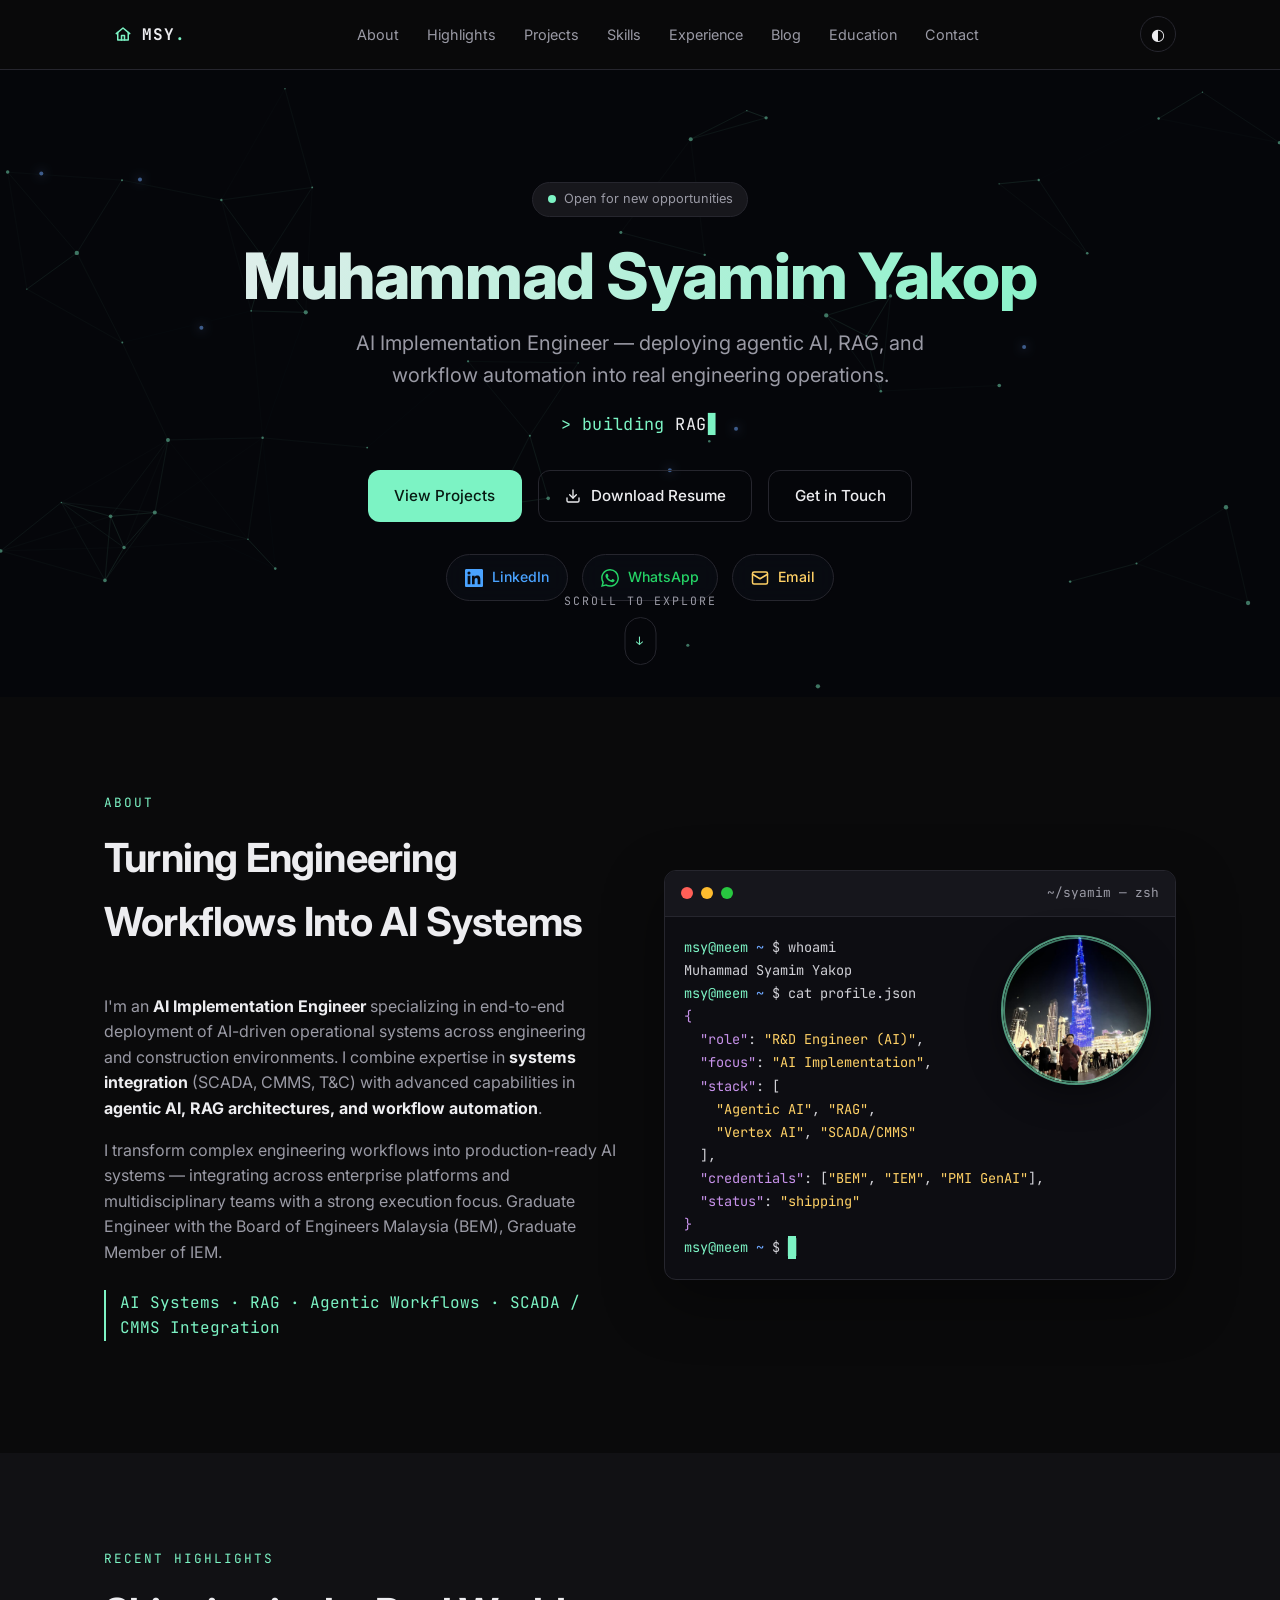
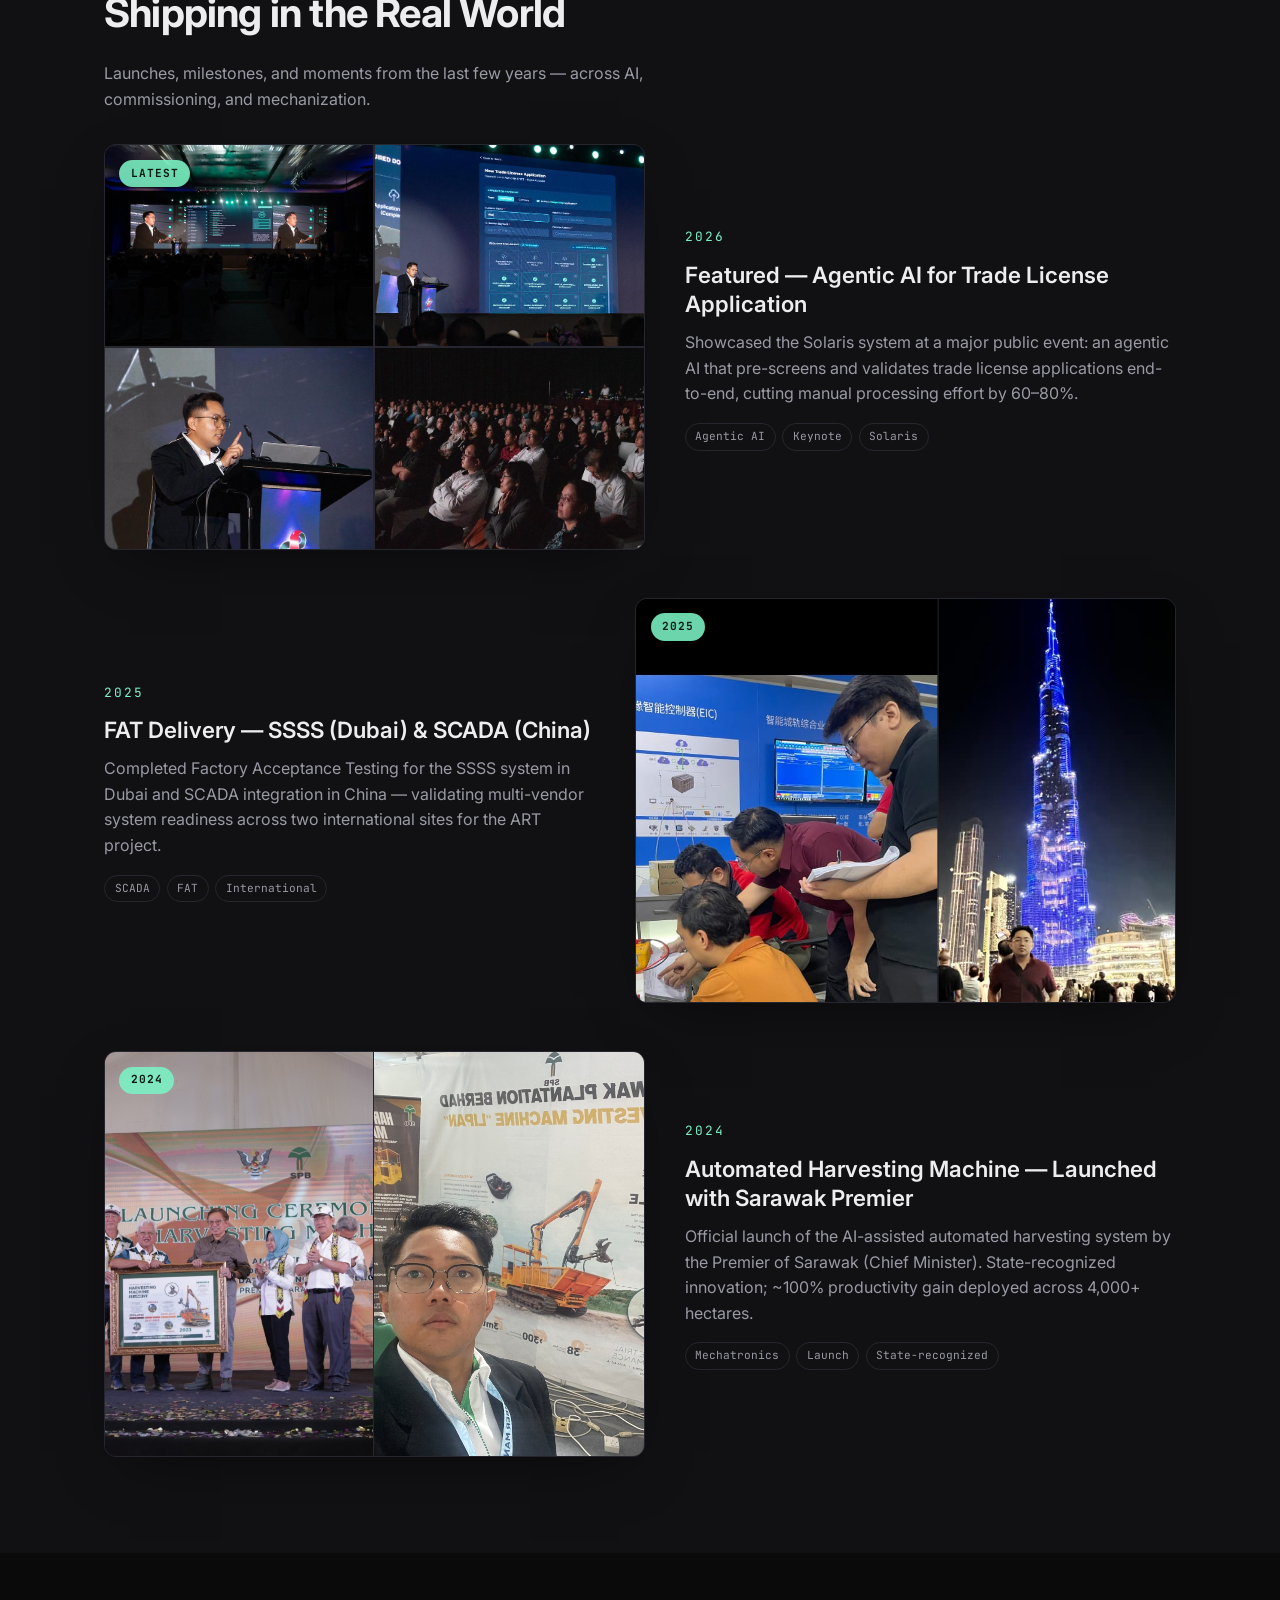
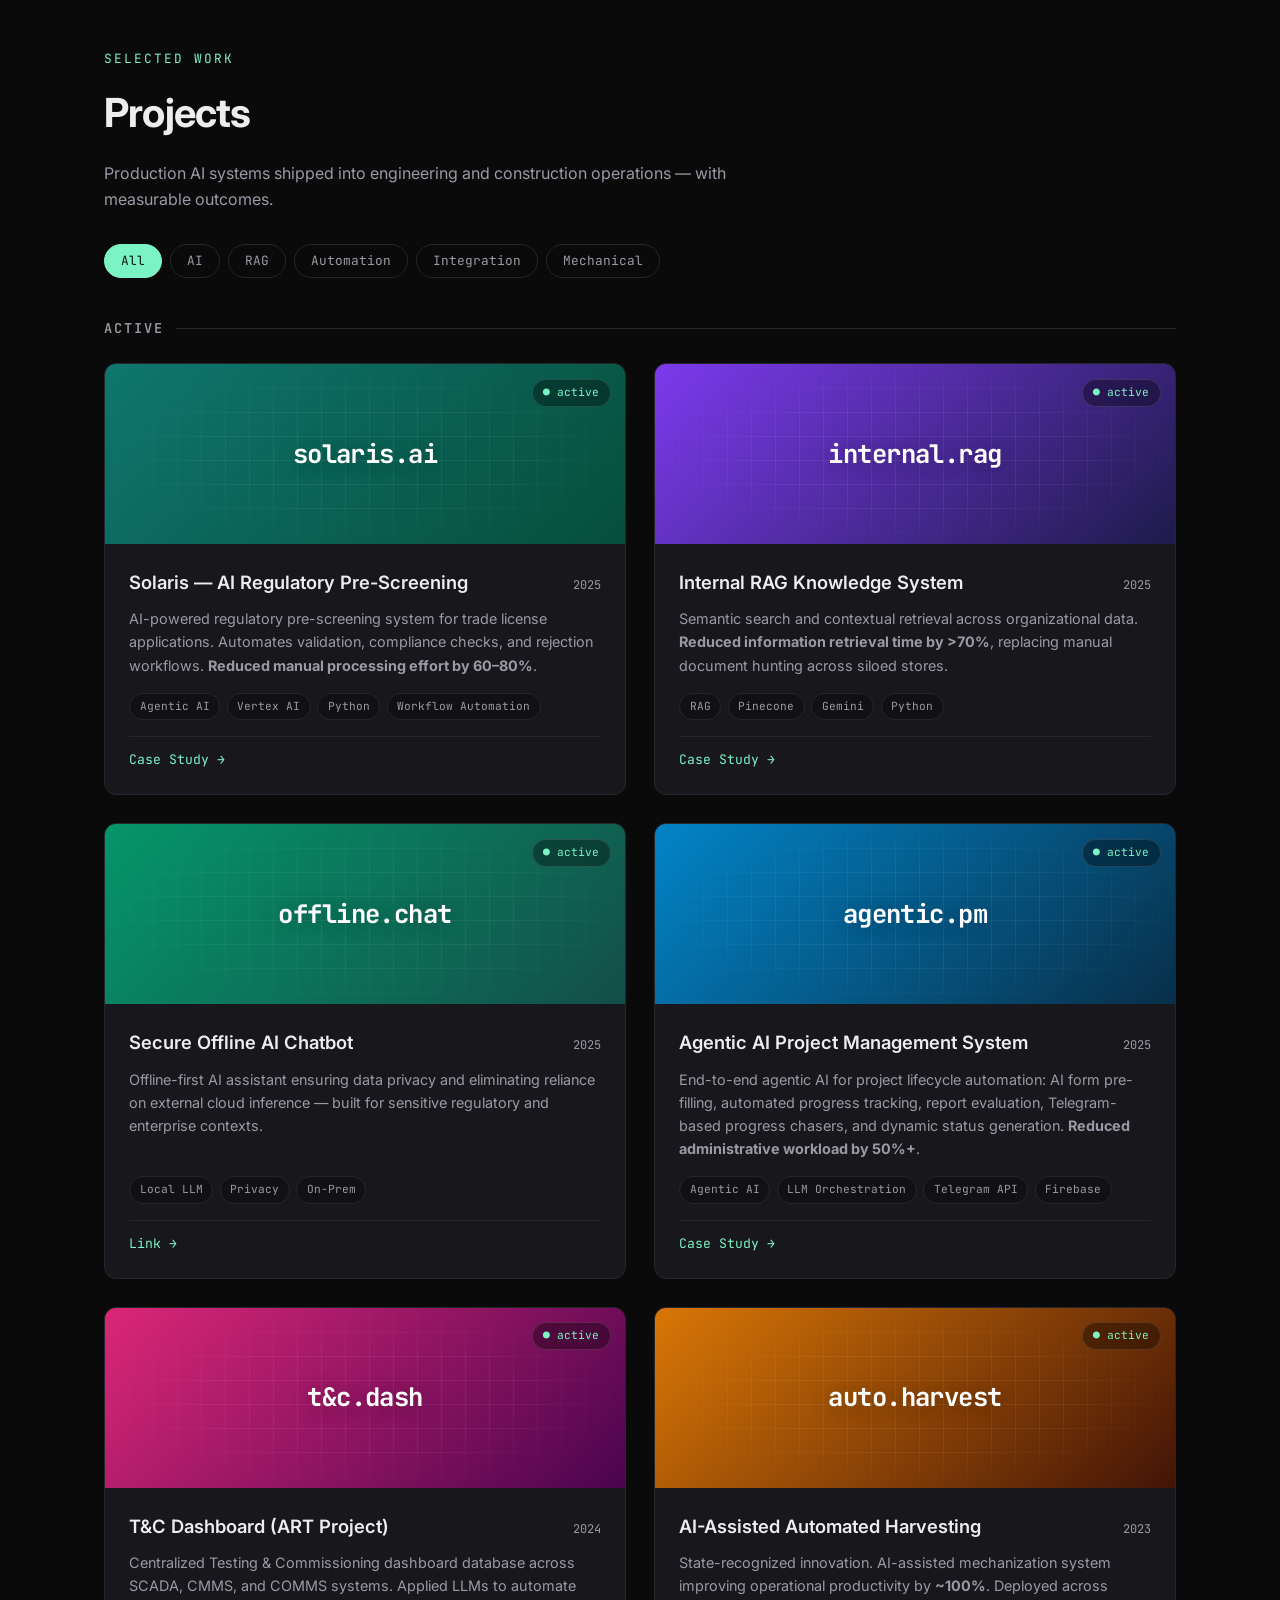
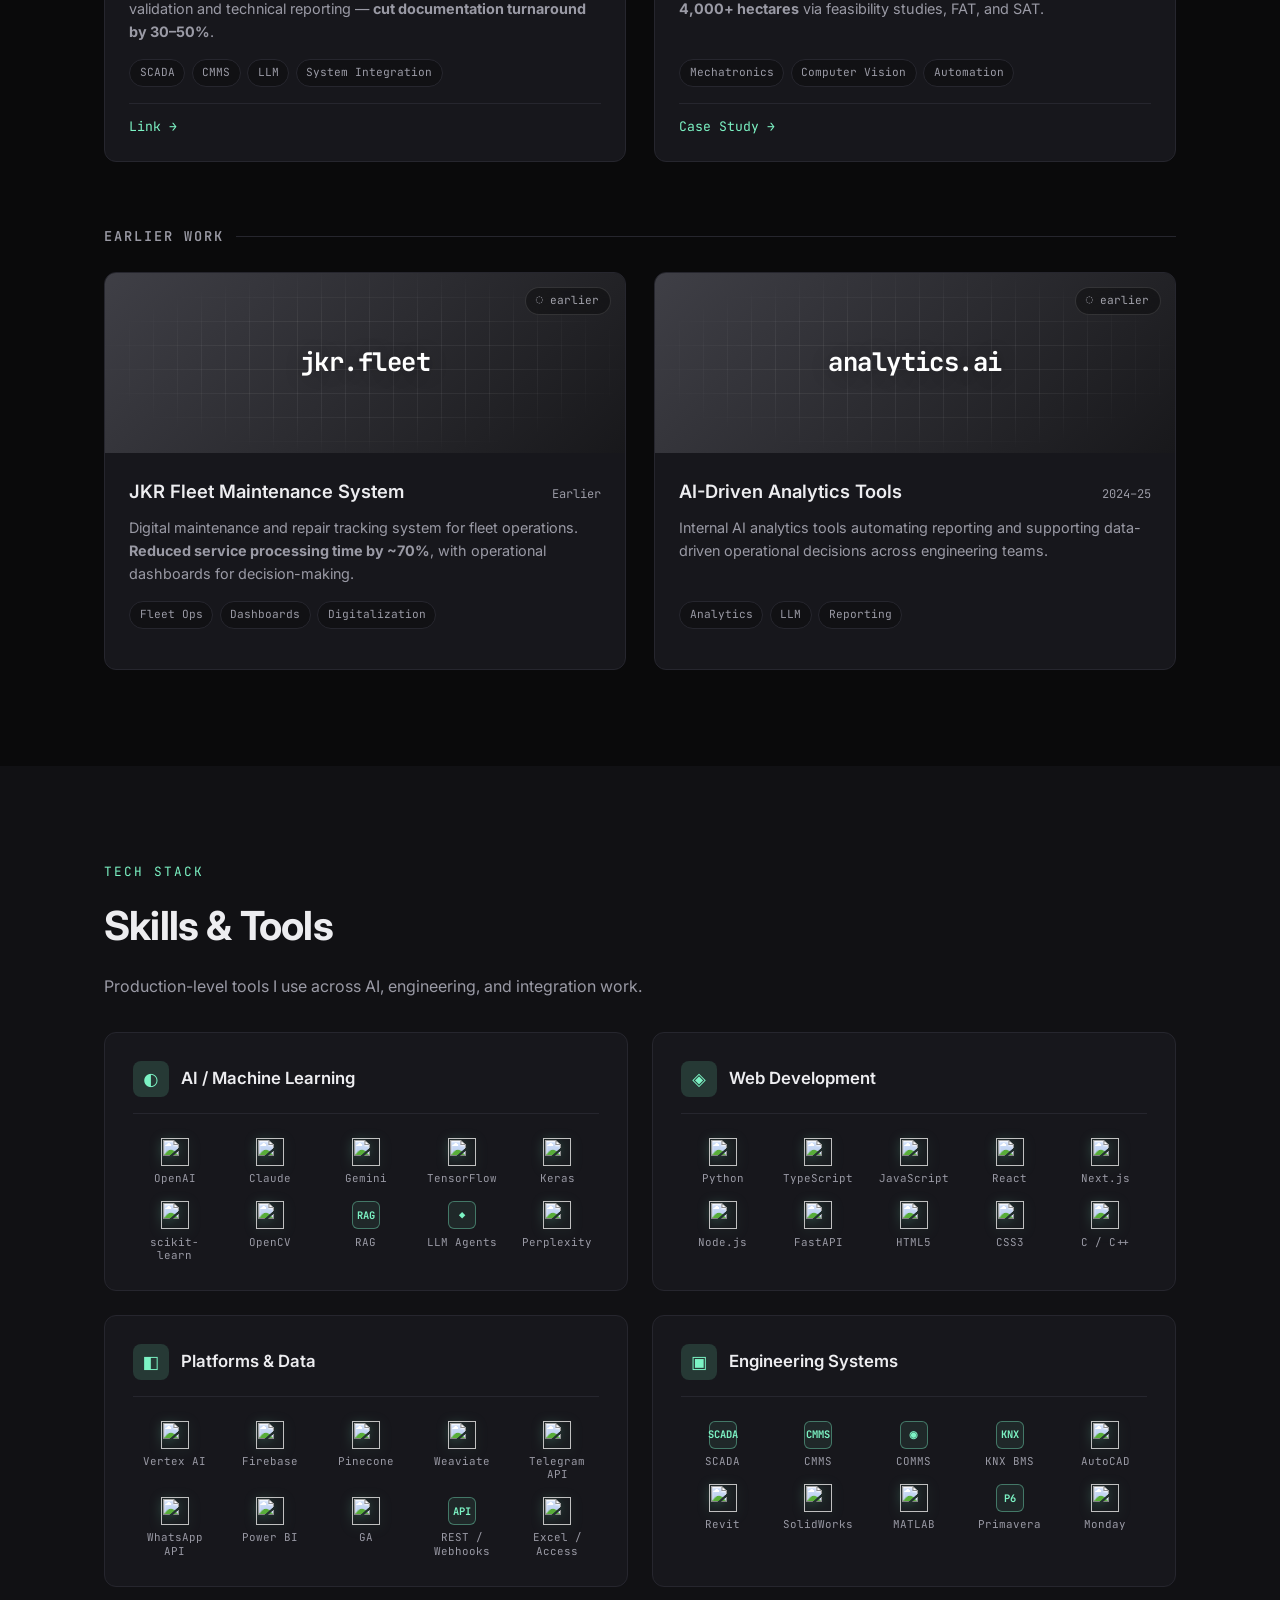
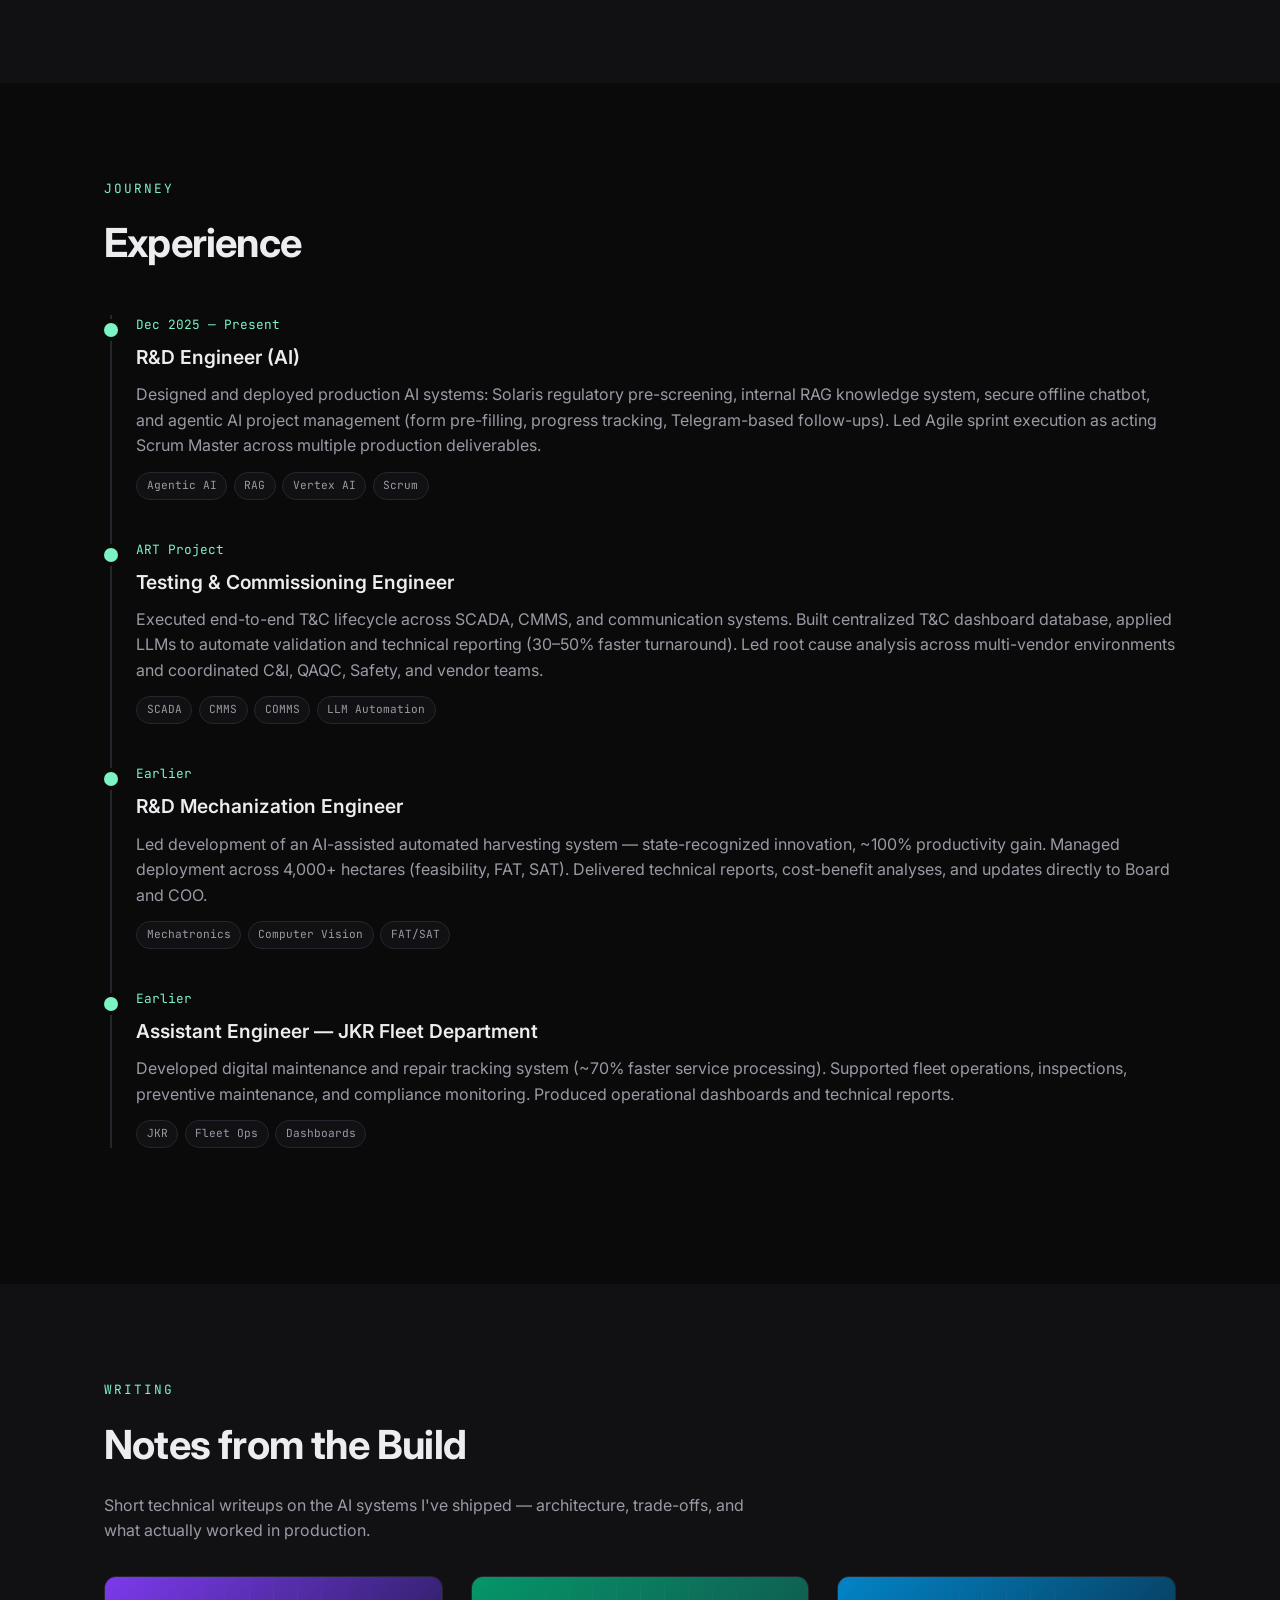
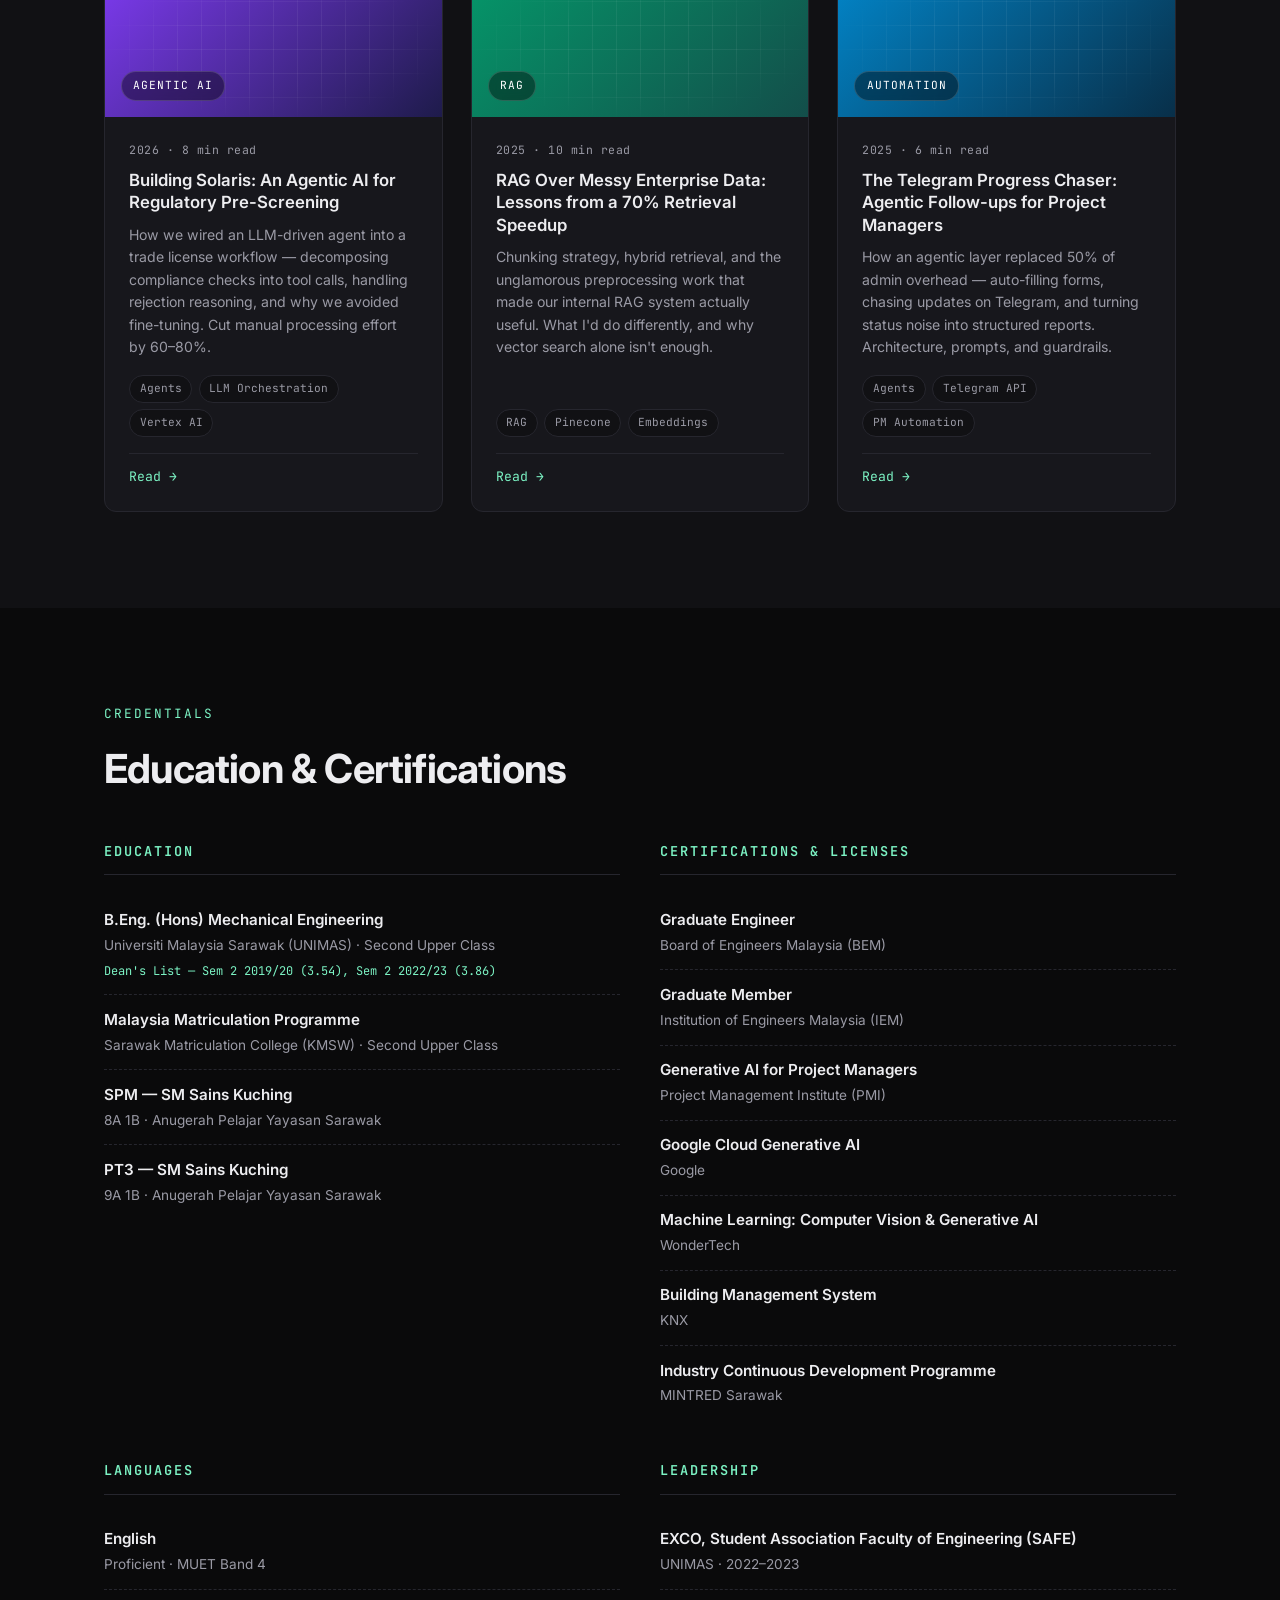
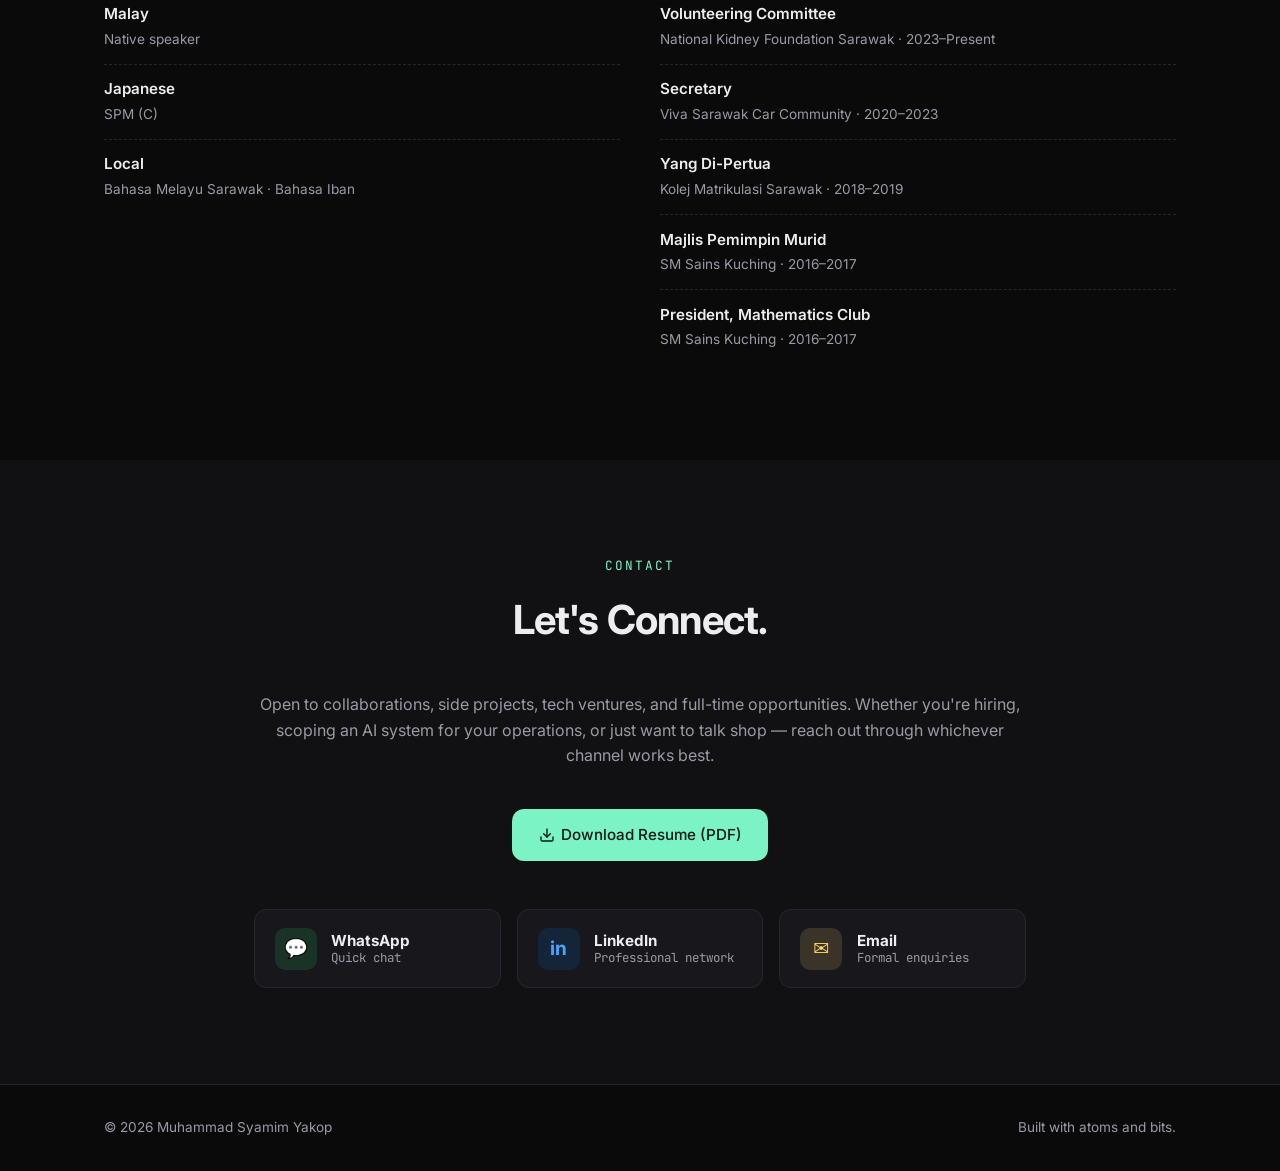
==== commit 46fee30c: "Latest" ====
--- a/MeemCode/index.html
+++ b/MeemCode/index.html
@@ -24,6 +24,7 @@
       <li><a href="#projects">Projects</a></li>
       <li><a href="#skills">Skills</a></li>
       <li><a href="#experience">Experience</a></li>
+      <li><a href="#blog">Blog</a></li>
       <li><a href="#education">Education</a></li>
       <li><a href="#contact">Contact</a></li>
     </ul>
@@ -42,12 +43,16 @@
   <canvas id="heroNet" class="hero-net"></canvas>
   <div class="hero-overlay"></div>
   <div class="container hero-inner">
-    <div class="availability"><span class="dot"></span> Available for new projects</div>
+    <div class="availability"><span class="dot"></span> Open for new opportunities</div>
     <h1>Muhammad Syamim Yakop</h1>
     <p class="tagline">AI Implementation Engineer — deploying agentic AI, RAG, and workflow automation into real engineering operations.</p>
     <p class="typewriter">&gt; building <span id="twText"></span><span class="tw-cursor">▊</span></p>
     <div class="hero-cta">
       <a href="#projects" class="btn btn-primary">View Projects</a>
+      <a href="resume.pdf" download class="btn btn-ghost">
+        <svg xmlns="http://www.w3.org/2000/svg" width="16" height="16" viewBox="0 0 24 24" fill="none" stroke="currentColor" stroke-width="2" stroke-linecap="round" stroke-linejoin="round" style="vertical-align:-3px;margin-right:6px"><path d="M21 15v4a2 2 0 0 1-2 2H5a2 2 0 0 1-2-2v-4"/><polyline points="7 10 12 15 17 10"/><line x1="12" y1="15" x2="12" y2="3"/></svg>
+        Download Resume
+      </a>
       <a href="#contact" class="btn btn-ghost">Get in Touch</a>
     </div>
     <div class="hero-socials">
@@ -475,7 +480,64 @@
   </div>
 </section>
 
-<section id="education" class="section section-alt">
+<section id="blog" class="section section-alt">
+  <div class="container">
+    <span class="eyebrow">Writing</span>
+    <h2>Notes from the Build</h2>
+    <p class="section-lede">Short technical writeups on the AI systems I've shipped — architecture, trade-offs, and what actually worked in production.</p>
+
+    <div class="blog-grid">
+
+      <article class="blog-card">
+        <div class="blog-thumb thumb-grad-2">
+          <span class="blog-cat">Agentic AI</span>
+        </div>
+        <div class="blog-body">
+          <div class="blog-meta"><span>2026</span> · <span>8 min read</span></div>
+          <h3>Building Solaris: An Agentic AI for Regulatory Pre-Screening</h3>
+          <p>How we wired an LLM-driven agent into a trade license workflow — decomposing compliance checks into tool calls, handling rejection reasoning, and why we avoided fine-tuning. Cut manual processing effort by 60–80%.</p>
+          <div class="tags"><span>Agents</span><span>LLM Orchestration</span><span>Vertex AI</span></div>
+          <div class="project-links">
+            <a href="#">Read →</a>
+          </div>
+        </div>
+      </article>
+
+      <article class="blog-card">
+        <div class="blog-thumb thumb-grad-3">
+          <span class="blog-cat">RAG</span>
+        </div>
+        <div class="blog-body">
+          <div class="blog-meta"><span>2025</span> · <span>10 min read</span></div>
+          <h3>RAG Over Messy Enterprise Data: Lessons from a 70% Retrieval Speedup</h3>
+          <p>Chunking strategy, hybrid retrieval, and the unglamorous preprocessing work that made our internal RAG system actually useful. What I'd do differently, and why vector search alone isn't enough.</p>
+          <div class="tags"><span>RAG</span><span>Pinecone</span><span>Embeddings</span></div>
+          <div class="project-links">
+            <a href="#">Read →</a>
+          </div>
+        </div>
+      </article>
+
+      <article class="blog-card">
+        <div class="blog-thumb thumb-grad-4">
+          <span class="blog-cat">Automation</span>
+        </div>
+        <div class="blog-body">
+          <div class="blog-meta"><span>2025</span> · <span>6 min read</span></div>
+          <h3>The Telegram Progress Chaser: Agentic Follow-ups for Project Managers</h3>
+          <p>How an agentic layer replaced 50% of admin overhead — auto-filling forms, chasing updates on Telegram, and turning status noise into structured reports. Architecture, prompts, and guardrails.</p>
+          <div class="tags"><span>Agents</span><span>Telegram API</span><span>PM Automation</span></div>
+          <div class="project-links">
+            <a href="#">Read →</a>
+          </div>
+        </div>
+      </article>
+
+    </div>
+  </div>
+</section>
+
+<section id="education" class="section">
   <div class="container">
     <span class="eyebrow">Credentials</span>
     <h2>Education & Certifications</h2>
@@ -543,11 +605,16 @@
   </div>
 </section>
 
-<section id="contact" class="section">
+<section id="contact" class="section section-alt">
   <div class="container contact">
     <span class="eyebrow">Contact</span>
     <h2>Let's Connect.</h2>
     <p>Open to collaborations, side projects, tech ventures, and full-time opportunities. Whether you're hiring, scoping an AI system for your operations, or just want to talk shop — reach out through whichever channel works best.</p>
+
+    <a href="resume.pdf" download class="btn btn-primary contact-resume">
+      <svg xmlns="http://www.w3.org/2000/svg" width="16" height="16" viewBox="0 0 24 24" fill="none" stroke="currentColor" stroke-width="2" stroke-linecap="round" stroke-linejoin="round" style="vertical-align:-3px;margin-right:6px"><path d="M21 15v4a2 2 0 0 1-2 2H5a2 2 0 0 1-2-2v-4"/><polyline points="7 10 12 15 17 10"/><line x1="12" y1="15" x2="12" y2="3"/></svg>
+      Download Resume (PDF)
+    </a>
 
     <div class="contact-actions">
       <a href="https://wa.me/60142866301" target="_blank" rel="noopener" class="contact-btn whatsapp">
--- a/MeemCode/styles.css
+++ b/MeemCode/styles.css
@@ -856,6 +856,82 @@
 /* CONTACT */
 .contact { text-align: center; max-width: 820px; margin: 0 auto; }
 .contact p { color: var(--text-dim); margin-bottom: 2.5rem; }
+.contact-resume {
+  display: inline-flex; align-items: center;
+  margin-bottom: 2rem;
+}
+
+/* BLOG */
+.blog-grid {
+  display: grid;
+  grid-template-columns: repeat(3, 1fr);
+  gap: 1.75rem;
+}
+.blog-card {
+  background: var(--surface);
+  border: 1px solid var(--border);
+  border-radius: var(--radius);
+  overflow: hidden;
+  transition: transform 0.25s ease, border-color 0.2s ease, box-shadow 0.25s ease;
+  display: flex; flex-direction: column;
+}
+.blog-card:hover {
+  transform: translateY(-4px);
+  border-color: var(--accent);
+  box-shadow: 0 20px 50px -20px color-mix(in srgb, var(--accent) 35%, transparent);
+}
+.blog-thumb {
+  position: relative;
+  height: 140px;
+  display: flex; align-items: flex-end;
+  padding: 1rem;
+  overflow: hidden;
+}
+.blog-thumb::before {
+  content: '';
+  position: absolute; inset: 0;
+  background-image:
+    linear-gradient(rgba(255,255,255,0.06) 1px, transparent 1px),
+    linear-gradient(90deg, rgba(255,255,255,0.06) 1px, transparent 1px);
+  background-size: 24px 24px;
+  mask-image: radial-gradient(ellipse at center, #000 40%, transparent 75%);
+}
+.blog-cat {
+  position: relative;
+  font-family: var(--mono);
+  font-size: 0.7rem;
+  padding: 0.3rem 0.7rem;
+  background: rgba(0,0,0,0.4);
+  backdrop-filter: blur(6px);
+  border: 1px solid rgba(255,255,255,0.15);
+  color: #fff;
+  border-radius: 999px;
+  text-transform: uppercase;
+  letter-spacing: 1px;
+}
+.blog-body {
+  padding: 1.5rem;
+  display: flex; flex-direction: column; flex: 1;
+}
+.blog-meta {
+  font-family: var(--mono);
+  font-size: 0.72rem;
+  color: var(--text-dim);
+  margin-bottom: 0.6rem;
+  letter-spacing: 0.5px;
+}
+.blog-body h3 {
+  font-size: 1.05rem;
+  line-height: 1.35;
+  margin-bottom: 0.6rem;
+}
+.blog-body p {
+  color: var(--text-dim);
+  font-size: 0.88rem;
+  margin-bottom: 1rem;
+  flex: 1;
+}
+@media (max-width: 980px) { .blog-grid { grid-template-columns: 1fr; } }
 .contact-actions {
   display: grid;
   grid-template-columns: repeat(3, 1fr);
